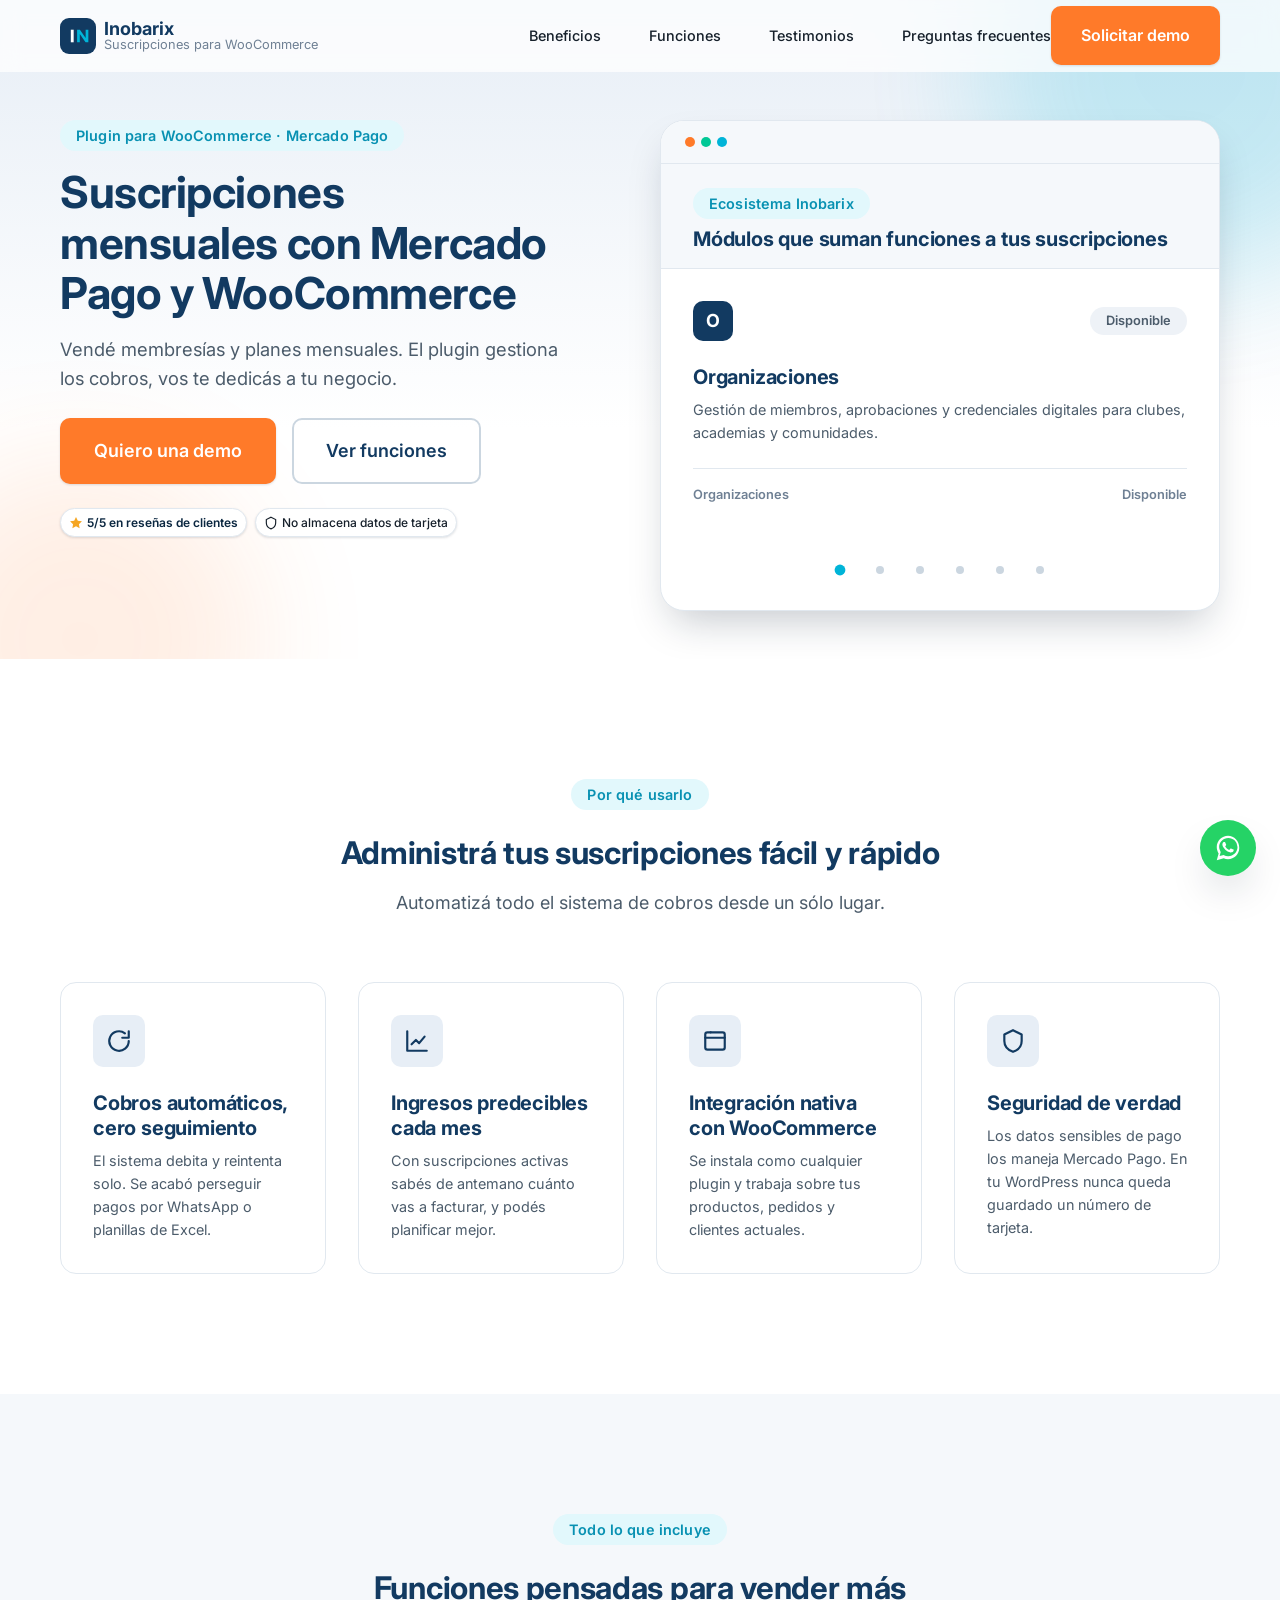
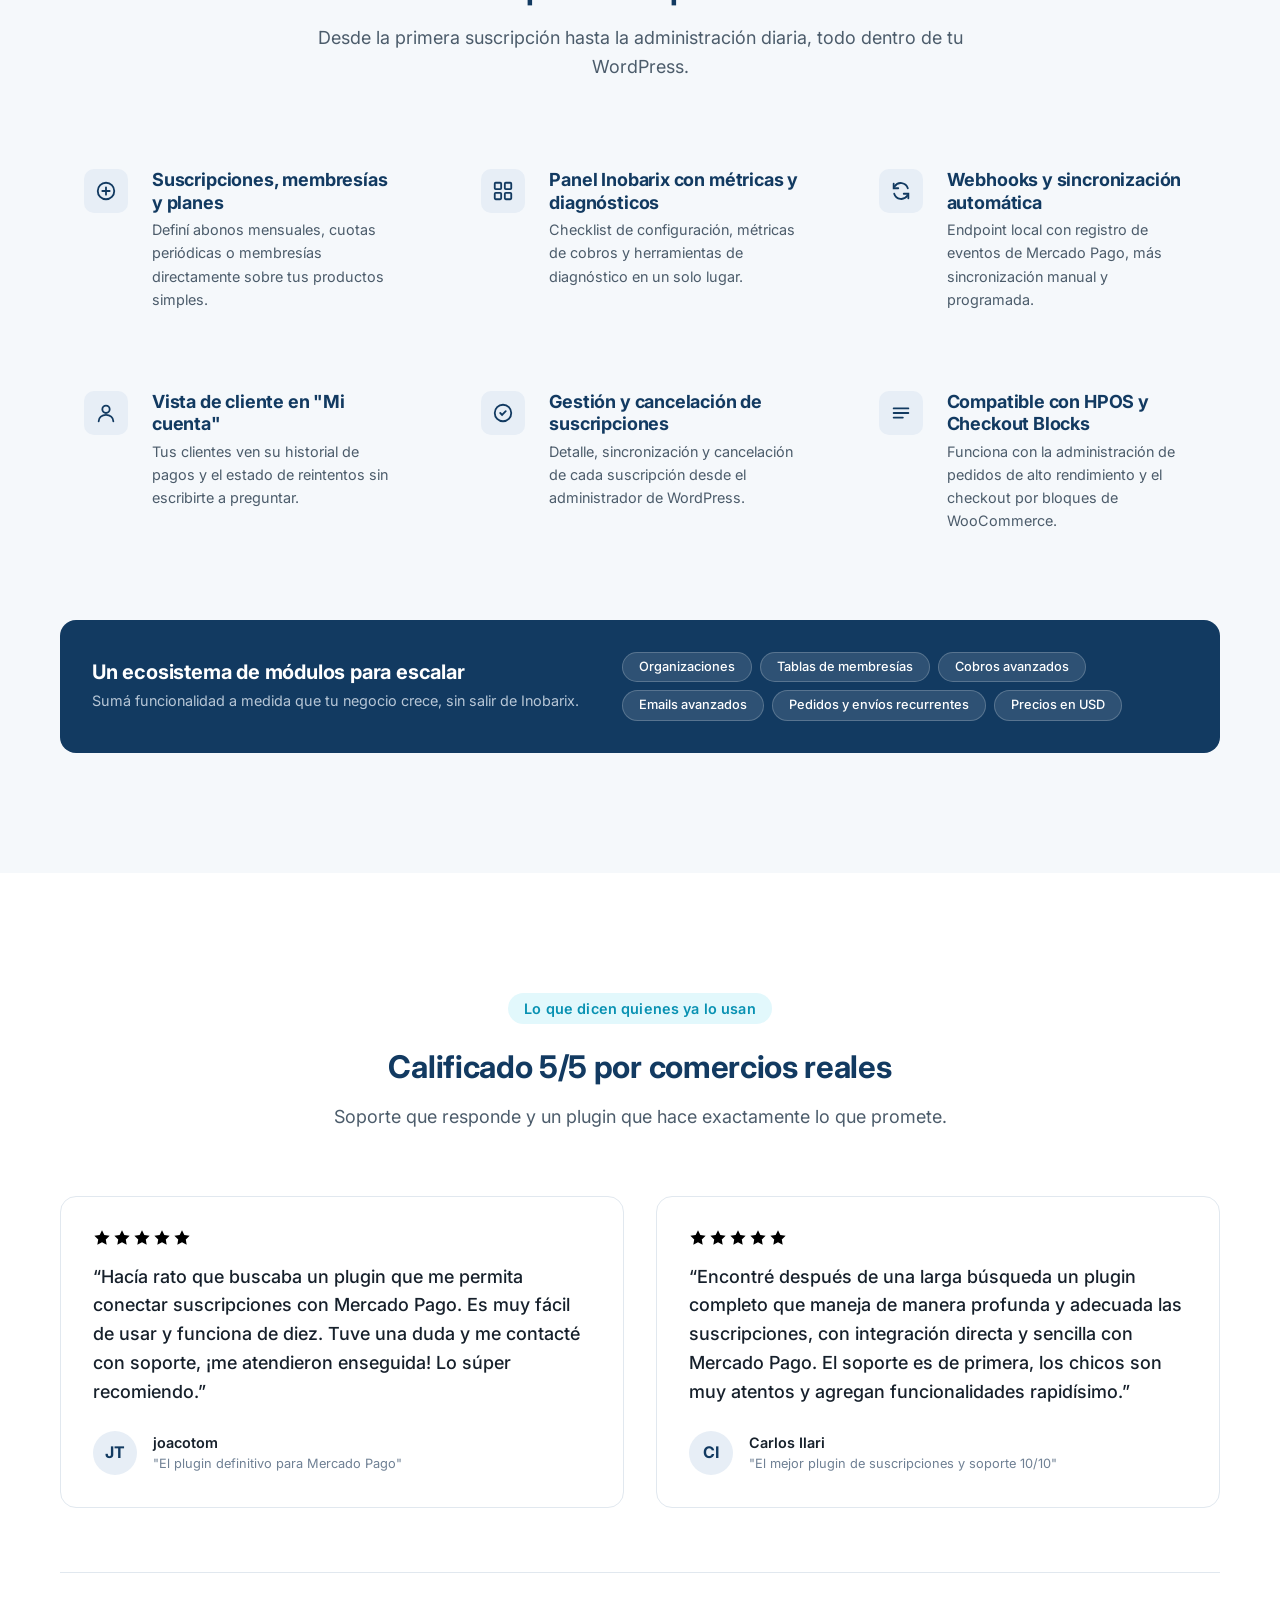
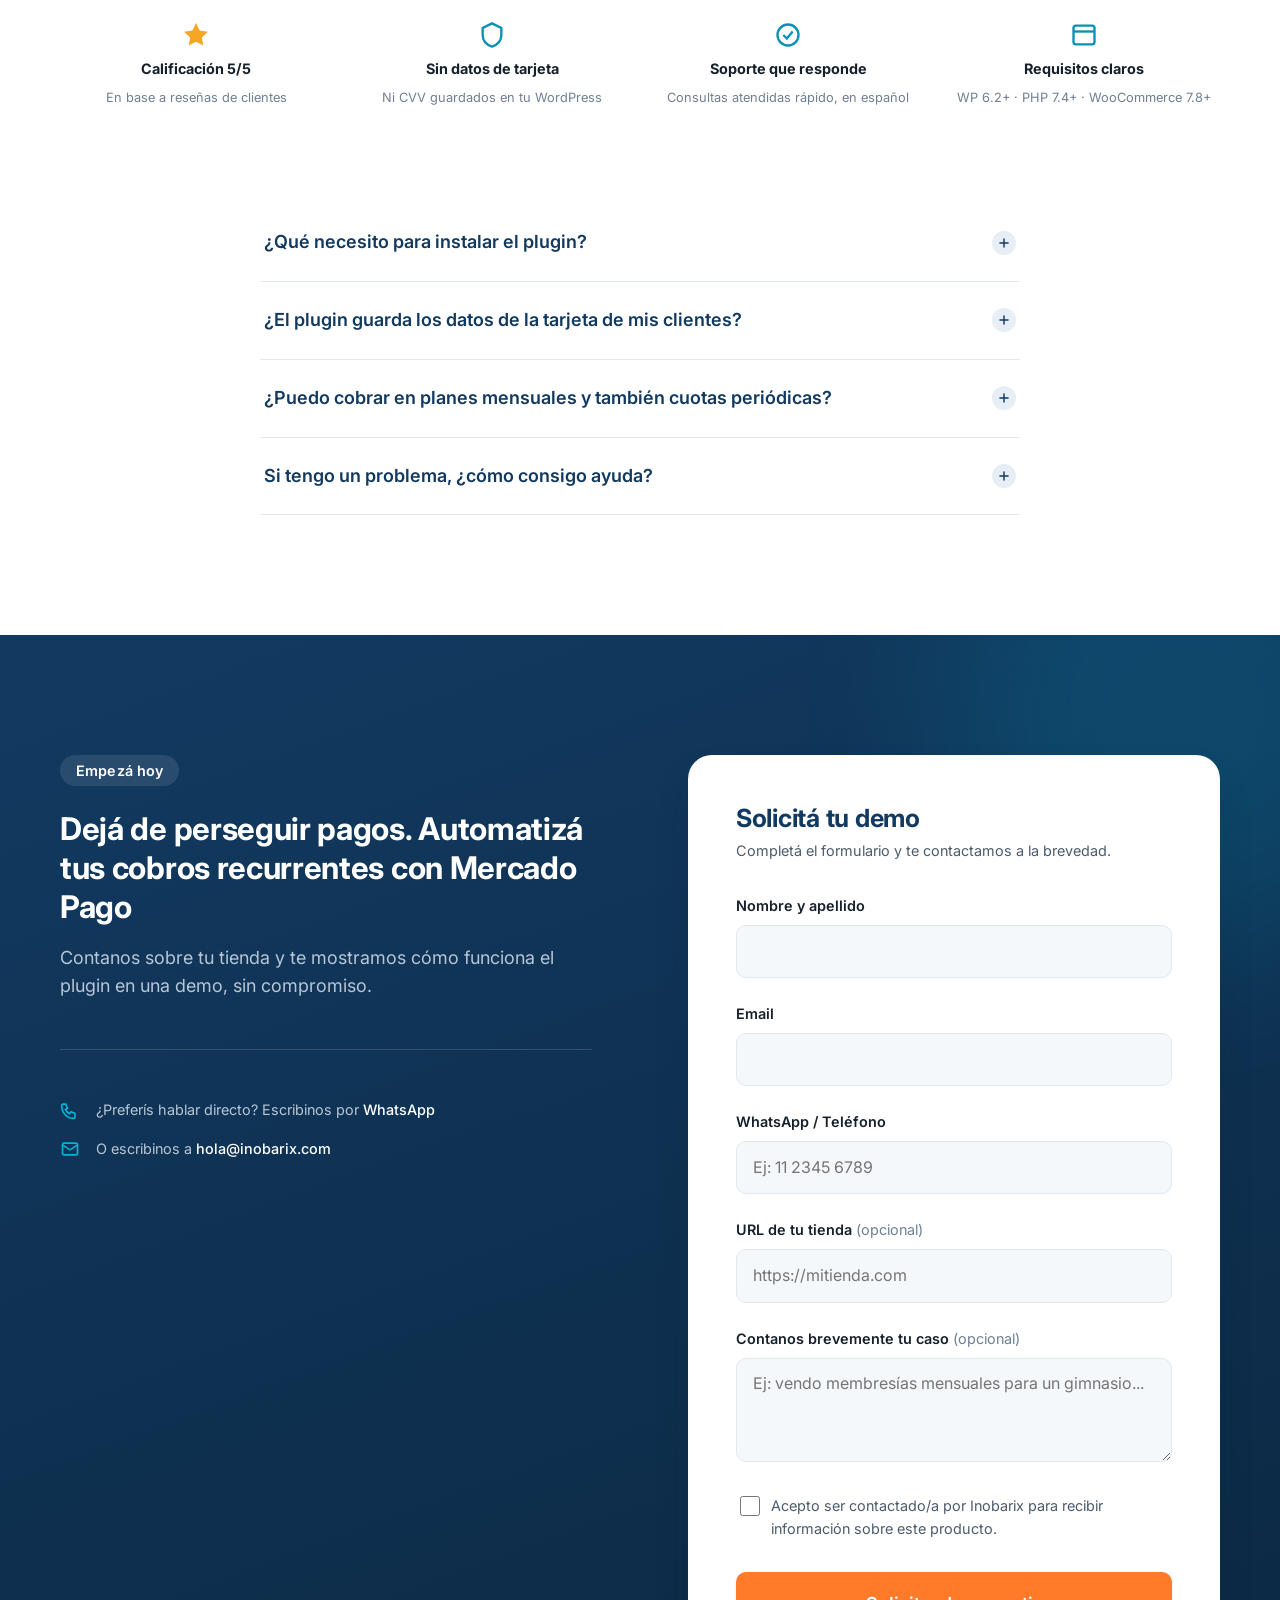
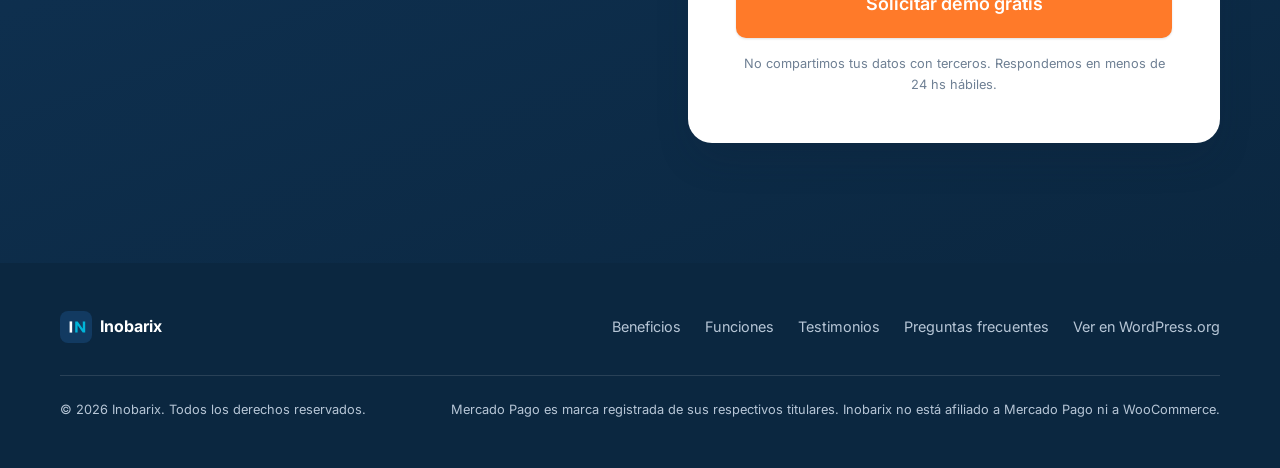
==== index.html @ cf785540 "Landing page: Suscripciones y Pagos Recurrentes con Mercado Pago para WooCommerce One-page en HTML/C" ====
<!DOCTYPE html>
<html lang="es-AR">
<head>
  <meta charset="UTF-8">
  <meta name="viewport" content="width=device-width, initial-scale=1.0">
  <title>Suscripciones y Pagos Recurrentes con Mercado Pago para WooCommerce | Inobarix</title>
  <meta name="description" content="Cobrá suscripciones, membresías y pagos recurrentes con Mercado Pago directo desde tu WooCommerce. Sin gestión manual, con webhooks, panel de métricas y soporte real. Pedí tu demo.">

  <!-- Open Graph -->
  <meta property="og:type" content="website">
  <meta property="og:title" content="Suscripciones y Pagos Recurrentes con Mercado Pago para WooCommerce | Inobarix">
  <meta property="og:description" content="Cobros automáticos, suscripciones y membresías con Mercado Pago, integrados nativamente a tu WooCommerce.">
  <!-- TODO: idealmente reemplazar por una imagen 1200x630 optimizada para redes (assets/og-image.jpg) -->
  <meta property="og:image" content="assets/dashboard-screenshot.png">
  <meta property="og:locale" content="es_AR">

  <!-- Favicon -->
  <link rel="icon" type="image/svg+xml" href="assets/favicon.svg">

  <!-- Google Fonts: Inter, con preconnect para carga óptima -->
  <link rel="preconnect" href="https://fonts.googleapis.com">
  <link rel="preconnect" href="https://fonts.gstatic.com" crossorigin>
  <link href="https://fonts.googleapis.com/css2?family=Inter:wght@400;500;600;700;800&display=swap" rel="stylesheet">

  <link rel="stylesheet" href="css/styles.css">
</head>
<body>
  <a href="#main-content" class="skip-link">Saltar al contenido principal</a>

  <!-- ============================= HEADER ============================= -->
  <header class="site-header" id="site-header">
    <div class="container">
      <a href="#top" class="brand" aria-label="Inobarix — inicio">
        <img src="assets/logo.svg" alt="" width="40" height="40">
        <span class="brand-name">
          Inobarix
          <small>Suscripciones para WooCommerce</small>
        </span>
      </a>

      <button class="nav-toggle" id="nav-toggle" aria-expanded="false" aria-controls="main-nav" aria-label="Abrir menú de navegación">
        <svg class="icon-open" viewBox="0 0 24 24" fill="none" stroke="currentColor" stroke-width="2" stroke-linecap="round"><line x1="3" y1="6" x2="21" y2="6"/><line x1="3" y1="12" x2="21" y2="12"/><line x1="3" y1="18" x2="21" y2="18"/></svg>
        <svg class="icon-close" viewBox="0 0 24 24" fill="none" stroke="currentColor" stroke-width="2" stroke-linecap="round"><line x1="18" y1="6" x2="6" y2="18"/><line x1="6" y1="6" x2="18" y2="18"/></svg>
      </button>

      <nav class="main-nav" id="main-nav" aria-label="Navegación principal">
        <ul class="nav-links">
          <li><a href="#beneficios" data-nav-link>Beneficios</a></li>
          <li><a href="#funciones" data-nav-link>Funciones</a></li>
          <li><a href="#testimonios" data-nav-link>Testimonios</a></li>
          <li><a href="#preguntas" data-nav-link>Preguntas frecuentes</a></li>
        </ul>
        <a href="#lead-form" class="btn btn-primary nav-cta" data-nav-link>Solicitar demo</a>
      </nav>
    </div>
  </header>

  <main id="main-content">
    <!-- ============================= HERO ============================= -->
    <section class="hero" id="top">
      <div class="container">
        <div class="hero-content" data-reveal>
          <span class="eyebrow">Plugin para WooCommerce · Mercado Pago</span>
          <h1>Suscripciones mensuales con Mercado Pago y WooCommerce</h1>
          <p class="lede">Vendé membresías y planes mensuales. El plugin gestiona los cobros, vos te dedicás a tu negocio.</p>

          <div class="hero-actions">
            <a href="#lead-form" class="btn btn-primary btn-lg">Quiero una demo</a>
            <a href="#funciones" class="btn btn-secondary btn-lg">Ver funciones</a>
          </div>

          <div class="hero-trust">
            <span class="badge badge--stars">
              <svg viewBox="0 0 20 20" fill="#f5a623" width="16" height="16"><path d="M10 1.5l2.6 5.3 5.9.8-4.3 4.1 1 5.8-5.2-2.7-5.2 2.7 1-5.8-4.3-4.1 5.9-.8L10 1.5z"/></svg>
              5/5 en reseñas de clientes
            </span>
            <span class="badge">
              <svg viewBox="0 0 24 24" fill="none" stroke="currentColor" stroke-width="2"><path d="M12 2l8 4v6c0 5-3.4 8.4-8 10-4.6-1.6-8-5-8-10V6l8-4z"/></svg>
              No almacena datos de tarjeta
            </span>
          </div>
        </div>

        <div class="hero-visual" data-reveal>
          <div class="module-carousel" id="module-carousel" aria-roledescription="carrusel" aria-label="Módulos del ecosistema Inobarix">
            <div class="device-frame-bar">
              <span></span><span></span><span></span>
            </div>

            <div class="module-carousel-header">
              <span class="eyebrow">Ecosistema Inobarix</span>
              <h3>Módulos que suman funciones a tus suscripciones</h3>
            </div>

            <div class="module-carousel-viewport">
              <ul class="module-carousel-track" id="module-carousel-track">
                <li class="module-slide" id="module-organizaciones" data-title="Organizaciones" aria-hidden="false">
                  <div class="module-slide-top">
                    <span class="module-icon">O</span>
                    <span class="module-pill">Disponible</span>
                  </div>
                  <h4>Organizaciones</h4>
                  <p>Gestión de miembros, aprobaciones y credenciales digitales para clubes, academias y comunidades.</p>
                  <div class="module-slide-footer">
                    <span>Organizaciones</span>
                    <span class="module-status">Disponible</span>
                  </div>
                </li>

                <li class="module-slide" id="module-tablas" data-title="Tablas de membresías" aria-hidden="true">
                  <div class="module-slide-top">
                    <span class="module-icon">T</span>
                    <span class="module-pill module-pill--active">Activo</span>
                  </div>
                  <h4>Tablas de membresías</h4>
                  <p>Página automática de planes, con tablas de precios listas para publicar en tu tienda.</p>
                  <div class="module-slide-footer">
                    <span>Membresías</span>
                    <span class="module-status module-status--active">Activo</span>
                  </div>
                </li>

                <li class="module-slide" id="module-cobros" data-title="Cobros avanzados" aria-hidden="true">
                  <div class="module-slide-top">
                    <span class="module-icon">C</span>
                    <span class="module-pill module-pill--active">Activo</span>
                  </div>
                  <h4>Cobros avanzados</h4>
                  <p>Fecha de cobro fija cada mes, con primera entrega guiada mediante un pago inicial.</p>
                  <div class="module-slide-footer">
                    <span>Suscripciones</span>
                    <span class="module-status module-status--active">Activo</span>
                  </div>
                </li>

                <li class="module-slide" id="module-emails" data-title="Emails avanzados" aria-hidden="true">
                  <div class="module-slide-top">
                    <span class="module-icon">E</span>
                    <span class="module-pill module-pill--active">Activo</span>
                  </div>
                  <h4>Emails avanzados</h4>
                  <p>Personalizá asunto, cuerpo y destinatarios de cada email automático del ecosistema.</p>
                  <div class="module-slide-footer">
                    <span>Emails</span>
                    <span class="module-status module-status--active">Activo</span>
                  </div>
                </li>

                <li class="module-slide" id="module-pedidos" data-title="Pedidos y envíos recurrentes" aria-hidden="true">
                  <div class="module-slide-top">
                    <span class="module-icon">P</span>
                    <span class="module-pill">Disponible</span>
                  </div>
                  <h4>Pedidos y envíos recurrentes</h4>
                  <p>Genera un pedido de WooCommerce para preparar y despachar cada renovación física.</p>
                  <div class="module-slide-footer">
                    <span>Pedidos</span>
                    <span class="module-status">Disponible</span>
                  </div>
                </li>

                <li class="module-slide" id="module-usd" data-title="Precios en USD" aria-hidden="true">
                  <div class="module-slide-top">
                    <span class="module-icon">P</span>
                    <span class="module-pill module-pill--active">Activo</span>
                  </div>
                  <h4>Precios en USD</h4>
                  <p>Mantené tus precios base en dólares y actualizá los importes en pesos de forma automática.</p>
                  <div class="module-slide-footer">
                    <span>Precios</span>
                    <span class="module-status module-status--active">Activo</span>
                  </div>
                </li>
              </ul>
            </div>

            <div class="module-carousel-dots" id="module-carousel-dots" role="tablist" aria-label="Elegir módulo a mostrar"></div>
            <p class="visually-hidden" id="module-carousel-live" role="status" aria-live="polite"></p>
          </div>
        </div>
      </div>
    </section>

    <!-- ============================= BENEFICIOS ============================= -->
    <section class="section" id="beneficios">
      <div class="container">
        <div class="section-header section-header--center" data-reveal>
          <span class="eyebrow">Por qué usarlo</span>
          <h2>Administrá tus suscripciones fácil y rápido</h2>
          <p>Automatizá todo el sistema de cobros desde un sólo lugar.</p>
        </div>

        <div class="grid grid--4">
          <article class="card" data-reveal>
            <div class="card-icon">
              <svg viewBox="0 0 24 24" fill="none" stroke="currentColor" stroke-width="2" stroke-linecap="round" stroke-linejoin="round"><path d="M21 12a9 9 0 11-3.5-7.1"/><path d="M21 3v6h-6"/></svg>
            </div>
            <h3>Cobros automáticos, cero seguimiento</h3>
            <p>El sistema debita y reintenta solo. Se acabó perseguir pagos por WhatsApp o planillas de Excel.</p>
          </article>

          <article class="card" data-reveal>
            <div class="card-icon">
              <svg viewBox="0 0 24 24" fill="none" stroke="currentColor" stroke-width="2" stroke-linecap="round" stroke-linejoin="round"><path d="M3 3v18h18"/><path d="M7 15l4-4 3 3 5-6"/></svg>
            </div>
            <h3>Ingresos predecibles cada mes</h3>
            <p>Con suscripciones activas sabés de antemano cuánto vas a facturar, y podés planificar mejor.</p>
          </article>

          <article class="card" data-reveal>
            <div class="card-icon">
              <svg viewBox="0 0 24 24" fill="none" stroke="currentColor" stroke-width="2" stroke-linecap="round" stroke-linejoin="round"><rect x="3" y="4" width="18" height="16" rx="2"/><path d="M3 9h18M8 4v0"/></svg>
            </div>
            <h3>Integración nativa con WooCommerce</h3>
            <p>Se instala como cualquier plugin y trabaja sobre tus productos, pedidos y clientes actuales.</p>
          </article>

          <article class="card" data-reveal>
            <div class="card-icon">
              <svg viewBox="0 0 24 24" fill="none" stroke="currentColor" stroke-width="2" stroke-linecap="round" stroke-linejoin="round"><path d="M12 2l8 4v6c0 5-3.4 8.4-8 10-4.6-1.6-8-5-8-10V6l8-4z"/></svg>
            </div>
            <h3>Seguridad de verdad</h3>
            <p>Los datos sensibles de pago los maneja Mercado Pago. En tu WordPress nunca queda guardado un número de tarjeta.</p>
          </article>
        </div>
      </div>
    </section>

    <!-- ============================= FUNCIONES ============================= -->
    <section class="section section--alt" id="funciones">
      <div class="container">
        <div class="section-header section-header--center" data-reveal>
          <span class="eyebrow">Todo lo que incluye</span>
          <h2>Funciones pensadas para vender más</h2>
          <p>Desde la primera suscripción hasta la administración diaria, todo dentro de tu WordPress.</p>
        </div>

        <div class="grid grid--3">
          <div class="feature-item" data-reveal>
            <div class="card-icon card--accent">
              <svg viewBox="0 0 24 24" fill="none" stroke="currentColor" stroke-width="2" stroke-linecap="round"><path d="M12 8v8M8 12h8"/><circle cx="12" cy="12" r="9"/></svg>
            </div>
            <div>
              <h3>Suscripciones, membresías y planes</h3>
              <p>Definí abonos mensuales, cuotas periódicas o membresías directamente sobre tus productos simples.</p>
            </div>
          </div>

          <div class="feature-item" data-reveal>
            <div class="card-icon card--accent">
              <svg viewBox="0 0 24 24" fill="none" stroke="currentColor" stroke-width="2" stroke-linecap="round"><rect x="3" y="3" width="7" height="7" rx="1"/><rect x="14" y="3" width="7" height="7" rx="1"/><rect x="3" y="14" width="7" height="7" rx="1"/><rect x="14" y="14" width="7" height="7" rx="1"/></svg>
            </div>
            <div>
              <h3>Panel Inobarix con métricas y diagnósticos</h3>
              <p>Checklist de configuración, métricas de cobros y herramientas de diagnóstico en un solo lugar.</p>
            </div>
          </div>

          <div class="feature-item" data-reveal>
            <div class="card-icon card--accent">
              <svg viewBox="0 0 24 24" fill="none" stroke="currentColor" stroke-width="2" stroke-linecap="round"><path d="M4 4v5h5M20 20v-5h-5"/><path d="M4.6 15a8 8 0 0014.4 2M19.4 9A8 8 0 005 7"/></svg>
            </div>
            <div>
              <h3>Webhooks y sincronización automática</h3>
              <p>Endpoint local con registro de eventos de Mercado Pago, más sincronización manual y programada.</p>
            </div>
          </div>

          <div class="feature-item" data-reveal>
            <div class="card-icon card--accent">
              <svg viewBox="0 0 24 24" fill="none" stroke="currentColor" stroke-width="2" stroke-linecap="round"><circle cx="12" cy="8" r="4"/><path d="M4 21c0-4 3.6-7 8-7s8 3 8 7"/></svg>
            </div>
            <div>
              <h3>Vista de cliente en "Mi cuenta"</h3>
              <p>Tus clientes ven su historial de pagos y el estado de reintentos sin escribirte a preguntar.</p>
            </div>
          </div>

          <div class="feature-item" data-reveal>
            <div class="card-icon card--accent">
              <svg viewBox="0 0 24 24" fill="none" stroke="currentColor" stroke-width="2" stroke-linecap="round"><path d="M9 12l2 2 4-4"/><circle cx="12" cy="12" r="9"/></svg>
            </div>
            <div>
              <h3>Gestión y cancelación de suscripciones</h3>
              <p>Detalle, sincronización y cancelación de cada suscripción desde el administrador de WordPress.</p>
            </div>
          </div>

          <div class="feature-item" data-reveal>
            <div class="card-icon card--accent">
              <svg viewBox="0 0 24 24" fill="none" stroke="currentColor" stroke-width="2" stroke-linecap="round"><path d="M4 7h16M4 12h16M4 17h10"/></svg>
            </div>
            <div>
              <h3>Compatible con HPOS y Checkout Blocks</h3>
              <p>Funciona con la administración de pedidos de alto rendimiento y el checkout por bloques de WooCommerce.</p>
            </div>
          </div>
        </div>

        <div class="addons-strip" data-reveal>
          <div class="addons-strip-text">
            <h3>Un ecosistema de módulos para escalar</h3>
            <p>Sumá funcionalidad a medida que tu negocio crece, sin salir de Inobarix.</p>
          </div>
          <div class="addon-tags">
            <span>Organizaciones</span>
            <span>Tablas de membresías</span>
            <span>Cobros avanzados</span>
            <span>Emails avanzados</span>
            <span>Pedidos y envíos recurrentes</span>
            <span>Precios en USD</span>
          </div>
        </div>
      </div>
    </section>

    <!-- ============================= TESTIMONIOS + CONFIANZA ============================= -->
    <section class="section" id="testimonios">
      <div class="container">
        <div class="section-header section-header--center" data-reveal>
          <span class="eyebrow">Lo que dicen quienes ya lo usan</span>
          <h2>Calificado 5/5 por comercios reales</h2>
          <p>Soporte que responde y un plugin que hace exactamente lo que promete.</p>
        </div>

        <div class="grid grid--2">
          <article class="testimonial-card" data-reveal>
            <div class="stars" aria-hidden="true">
              <svg viewBox="0 0 20 20"><path d="M10 1.5l2.6 5.3 5.9.8-4.3 4.1 1 5.8-5.2-2.7-5.2 2.7 1-5.8-4.3-4.1 5.9-.8L10 1.5z"/></svg>
              <svg viewBox="0 0 20 20"><path d="M10 1.5l2.6 5.3 5.9.8-4.3 4.1 1 5.8-5.2-2.7-5.2 2.7 1-5.8-4.3-4.1 5.9-.8L10 1.5z"/></svg>
              <svg viewBox="0 0 20 20"><path d="M10 1.5l2.6 5.3 5.9.8-4.3 4.1 1 5.8-5.2-2.7-5.2 2.7 1-5.8-4.3-4.1 5.9-.8L10 1.5z"/></svg>
              <svg viewBox="0 0 20 20"><path d="M10 1.5l2.6 5.3 5.9.8-4.3 4.1 1 5.8-5.2-2.7-5.2 2.7 1-5.8-4.3-4.1 5.9-.8L10 1.5z"/></svg>
              <svg viewBox="0 0 20 20"><path d="M10 1.5l2.6 5.3 5.9.8-4.3 4.1 1 5.8-5.2-2.7-5.2 2.7 1-5.8-4.3-4.1 5.9-.8L10 1.5z"/></svg>
              <span class="visually-hidden">Calificación: 5 de 5 estrellas</span>
            </div>
            <blockquote>&ldquo;Hacía rato que buscaba un plugin que me permita conectar suscripciones con Mercado Pago. Es muy fácil de usar y funciona de diez. Tuve una duda y me contacté con soporte, ¡me atendieron enseguida! Lo súper recomiendo.&rdquo;</blockquote>
            <footer class="testimonial-author">
              <span class="author-avatar" aria-hidden="true">JT</span>
              <div>
                <div class="author-name">joacotom</div>
                <div class="author-role">"El plugin definitivo para Mercado Pago"</div>
              </div>
            </footer>
          </article>

          <article class="testimonial-card" data-reveal>
            <div class="stars" aria-hidden="true">
              <svg viewBox="0 0 20 20"><path d="M10 1.5l2.6 5.3 5.9.8-4.3 4.1 1 5.8-5.2-2.7-5.2 2.7 1-5.8-4.3-4.1 5.9-.8L10 1.5z"/></svg>
              <svg viewBox="0 0 20 20"><path d="M10 1.5l2.6 5.3 5.9.8-4.3 4.1 1 5.8-5.2-2.7-5.2 2.7 1-5.8-4.3-4.1 5.9-.8L10 1.5z"/></svg>
              <svg viewBox="0 0 20 20"><path d="M10 1.5l2.6 5.3 5.9.8-4.3 4.1 1 5.8-5.2-2.7-5.2 2.7 1-5.8-4.3-4.1 5.9-.8L10 1.5z"/></svg>
              <svg viewBox="0 0 20 20"><path d="M10 1.5l2.6 5.3 5.9.8-4.3 4.1 1 5.8-5.2-2.7-5.2 2.7 1-5.8-4.3-4.1 5.9-.8L10 1.5z"/></svg>
              <svg viewBox="0 0 20 20"><path d="M10 1.5l2.6 5.3 5.9.8-4.3 4.1 1 5.8-5.2-2.7-5.2 2.7 1-5.8-4.3-4.1 5.9-.8L10 1.5z"/></svg>
              <span class="visually-hidden">Calificación: 5 de 5 estrellas</span>
            </div>
            <blockquote>&ldquo;Encontré después de una larga búsqueda un plugin completo que maneja de manera profunda y adecuada las suscripciones, con integración directa y sencilla con Mercado Pago. El soporte es de primera, los chicos son muy atentos y agregan funcionalidades rapidísimo.&rdquo;</blockquote>
            <footer class="testimonial-author">
              <span class="author-avatar" aria-hidden="true">CI</span>
              <div>
                <div class="author-name">Carlos Ilari</div>
                <div class="author-role">"El mejor plugin de suscripciones y soporte 10/10"</div>
              </div>
            </footer>
          </article>
        </div>

        <div class="reassurance-strip" data-reveal>
          <div class="reassurance-item">
            <svg viewBox="0 0 20 20" fill="#f5a623"><path d="M10 1.5l2.6 5.3 5.9.8-4.3 4.1 1 5.8-5.2-2.7-5.2 2.7 1-5.8-4.3-4.1 5.9-.8L10 1.5z"/></svg>
            <strong>Calificación 5/5</strong>
            <span>En base a reseñas de clientes</span>
          </div>
          <div class="reassurance-item">
            <svg viewBox="0 0 24 24" fill="none" stroke="currentColor" stroke-width="2"><path d="M12 2l8 4v6c0 5-3.4 8.4-8 10-4.6-1.6-8-5-8-10V6l8-4z"/></svg>
            <strong>Sin datos de tarjeta</strong>
            <span>Ni CVV guardados en tu WordPress</span>
          </div>
          <div class="reassurance-item">
            <svg viewBox="0 0 24 24" fill="none" stroke="currentColor" stroke-width="2"><path d="M8 12l3 3 5-6"/><circle cx="12" cy="12" r="9"/></svg>
            <strong>Soporte que responde</strong>
            <span>Consultas atendidas rápido, en español</span>
          </div>
          <div class="reassurance-item">
            <svg viewBox="0 0 24 24" fill="none" stroke="currentColor" stroke-width="2"><rect x="3" y="4" width="18" height="16" rx="2"/><path d="M3 9h18"/></svg>
            <strong>Requisitos claros</strong>
            <span>WP 6.2+ · PHP 7.4+ · WooCommerce 7.8+</span>
          </div>
        </div>

        <!-- FAQ -->
        <div class="faq" id="preguntas" data-reveal>
          <details class="faq-item">
            <summary>
              ¿Qué necesito para instalar el plugin?
              <span class="faq-icon"><svg viewBox="0 0 24 24" fill="none" stroke="currentColor" stroke-width="2.5" stroke-linecap="round"><line x1="12" y1="5" x2="12" y2="19"/><line x1="5" y1="12" x2="19" y2="12"/></svg></span>
            </summary>
            <p>Necesitás WordPress 6.2 o superior, PHP 7.4 o superior y WooCommerce 7.8 o superior. Con eso, la instalación es la misma que la de cualquier plugin de WordPress.</p>
          </details>
          <details class="faq-item">
            <summary>
              ¿El plugin guarda los datos de la tarjeta de mis clientes?
              <span class="faq-icon"><svg viewBox="0 0 24 24" fill="none" stroke="currentColor" stroke-width="2.5" stroke-linecap="round"><line x1="12" y1="5" x2="12" y2="19"/><line x1="5" y1="12" x2="19" y2="12"/></svg></span>
            </summary>
            <p>No. El número de tarjeta, el CVV y las credenciales sensibles nunca se almacenan en WordPress: toda la autorización y el manejo de datos sensibles quedan a cargo de Mercado Pago.</p>
          </details>
          <details class="faq-item">
            <summary>
              ¿Puedo cobrar en planes mensuales y también cuotas periódicas?
              <span class="faq-icon"><svg viewBox="0 0 24 24" fill="none" stroke="currentColor" stroke-width="2.5" stroke-linecap="round"><line x1="12" y1="5" x2="12" y2="19"/><line x1="5" y1="12" x2="19" y2="12"/></svg></span>
            </summary>
            <p>Sí. Podés configurar suscripciones mensuales, abonos y cuotas periódicas sobre tus productos simples de WooCommerce, con cobro automático vía Mercado Pago.</p>
          </details>
          <details class="faq-item">
            <summary>
              Si tengo un problema, ¿cómo consigo ayuda?
              <span class="faq-icon"><svg viewBox="0 0 24 24" fill="none" stroke="currentColor" stroke-width="2.5" stroke-linecap="round"><line x1="12" y1="5" x2="12" y2="19"/><line x1="5" y1="12" x2="19" y2="12"/></svg></span>
            </summary>
            <p>Podés escribirnos por WhatsApp con el botón flotante de esta página o dejarnos tus datos en el formulario de abajo. Nuestro soporte responde rápido y en español.</p>
          </details>
        </div>
      </div>
    </section>

    <!-- ============================= CTA FINAL + FORMULARIO ============================= -->
    <section class="section cta-section" id="lead-form">
      <div class="container">
        <div class="cta-grid">
          <div class="cta-intro" data-reveal>
            <span class="eyebrow" style="background: rgba(255,255,255,0.1); color: var(--color-text-inverse);">Empezá hoy</span>
            <h2>Dejá de perseguir pagos. Automatizá tus cobros recurrentes con Mercado Pago</h2>
            <p>Contanos sobre tu tienda y te mostramos cómo funciona el plugin en una demo, sin compromiso.</p>

            <div class="cta-direct-contact">
              <div class="contact-line">
                <svg viewBox="0 0 24 24" fill="none" stroke="currentColor" stroke-width="2"><path d="M3 5h4l2 5-2.5 1.5a11 11 0 005 5L13 14l5 2v4a2 2 0 01-2 2C8.5 22 2 15.5 2 7a2 2 0 012-2z"/></svg>
                <span>¿Preferís hablar directo? Escribinos por <a href="#" id="whatsapp-inline-link">WhatsApp</a></span>
              </div>
              <div class="contact-line">
                <svg viewBox="0 0 24 24" fill="none" stroke="currentColor" stroke-width="2"><rect x="3" y="5" width="18" height="14" rx="2"/><path d="M3 7l9 6 9-6"/></svg>
                <!-- TODO: reemplazar por el email de contacto real -->
                <span>O escribinos a <a href="mailto:hola@inobarix.com">hola@inobarix.com</a></span>
              </div>
            </div>
          </div>

          <div class="lead-form-card" data-reveal>
            <h3>Solicitá tu demo</h3>
            <p>Completá el formulario y te contactamos a la brevedad.</p>

            <form id="lead-form-el" novalidate>
              <div class="form-row">
                <label for="name">Nombre y apellido</label>
                <input type="text" id="name" name="name" autocomplete="name" required aria-describedby="error-name">
                <p class="field-error" id="error-name" role="alert">
                  <svg width="14" height="14" viewBox="0 0 24 24" fill="none" stroke="currentColor" stroke-width="2"><circle cx="12" cy="12" r="9"/><line x1="12" y1="8" x2="12" y2="13"/><line x1="12" y1="16" x2="12" y2="16"/></svg>
                  Contanos tu nombre para poder saludarte.
                </p>
              </div>

              <div class="form-row">
                <label for="email">Email</label>
                <input type="email" id="email" name="email" autocomplete="email" required aria-describedby="error-email">
                <p class="field-error" id="error-email" role="alert">
                  <svg width="14" height="14" viewBox="0 0 24 24" fill="none" stroke="currentColor" stroke-width="2"><circle cx="12" cy="12" r="9"/><line x1="12" y1="8" x2="12" y2="13"/><line x1="12" y1="16" x2="12" y2="16"/></svg>
                  Ingresá un email válido para contactarte.
                </p>
              </div>

              <div class="form-row">
                <label for="phone">WhatsApp / Teléfono</label>
                <input type="tel" id="phone" name="phone" autocomplete="tel" required aria-describedby="error-phone" placeholder="Ej: 11 2345 6789">
                <p class="field-error" id="error-phone" role="alert">
                  <svg width="14" height="14" viewBox="0 0 24 24" fill="none" stroke="currentColor" stroke-width="2"><circle cx="12" cy="12" r="9"/><line x1="12" y1="8" x2="12" y2="13"/><line x1="12" y1="16" x2="12" y2="16"/></svg>
                  Dejanos un teléfono de contacto válido.
                </p>
              </div>

              <div class="form-row">
                <label for="store-url">URL de tu tienda <span class="optional">(opcional)</span></label>
                <input type="url" id="store-url" name="storeUrl" autocomplete="url" placeholder="https://mitienda.com">
              </div>

              <div class="form-row">
                <label for="message">Contanos brevemente tu caso <span class="optional">(opcional)</span></label>
                <textarea id="message" name="message" rows="3" placeholder="Ej: vendo membresías mensuales para un gimnasio..."></textarea>
              </div>

              <div class="form-row-checkbox">
                <input type="checkbox" id="consent" name="consent" required aria-describedby="error-consent">
                <label for="consent">Acepto ser contactado/a por Inobarix para recibir información sobre este producto.</label>
              </div>
              <p class="field-error" id="error-consent" role="alert" style="margin-top: calc(var(--space-2) * -1); margin-bottom: var(--space-4);">
                <svg width="14" height="14" viewBox="0 0 24 24" fill="none" stroke="currentColor" stroke-width="2"><circle cx="12" cy="12" r="9"/><line x1="12" y1="8" x2="12" y2="13"/><line x1="12" y1="16" x2="12" y2="16"/></svg>
                Necesitamos tu consentimiento para poder contactarte.
              </p>

              <button type="submit" class="btn btn-primary btn-block btn-lg">Solicitar demo gratis</button>

              <div class="form-status" id="form-status" role="status" aria-live="polite"></div>

              <p class="form-note">No compartimos tus datos con terceros. Respondemos en menos de 24 hs hábiles.</p>
            </form>
          </div>
        </div>
      </div>
    </section>
  </main>

  <!-- ============================= FOOTER ============================= -->
  <footer class="site-footer">
    <div class="container">
      <div class="footer-top">
        <a href="#top" class="footer-brand" aria-label="Inobarix — inicio">
          <img src="assets/logo.svg" alt="" width="32" height="32">
          Inobarix
        </a>
        <nav aria-label="Enlaces del pie de página">
          <ul class="footer-links">
            <li><a href="#beneficios">Beneficios</a></li>
            <li><a href="#funciones">Funciones</a></li>
            <li><a href="#testimonios">Testimonios</a></li>
            <li><a href="#preguntas">Preguntas frecuentes</a></li>
            <!-- TODO: reemplazar por la URL real del plugin en WordPress.org -->
            <li><a href="https://wordpress.org/plugins/" target="_blank" rel="noopener noreferrer">Ver en WordPress.org</a></li>
          </ul>
        </nav>
      </div>
      <div class="footer-bottom">
        <span>&copy; <span id="current-year">2026</span> Inobarix. Todos los derechos reservados.</span>
        <span>Mercado Pago es marca registrada de sus respectivos titulares. Inobarix no está afiliado a Mercado Pago ni a WooCommerce.</span>
      </div>
    </div>
  </footer>

  <!-- ============================= WHATSAPP FLOTANTE ============================= -->
  <a href="#" class="whatsapp-float" id="whatsapp-float" target="_blank" rel="noopener noreferrer" aria-label="Escribinos por WhatsApp">
    <svg viewBox="0 0 32 32" fill="currentColor" aria-hidden="true"><path d="M16.01 3C9.4 3 4 8.4 4 15.01c0 2.5.73 4.83 2 6.78L4 29l7.4-1.94a11.9 11.9 0 004.6.93h.01c6.61 0 12-5.4 12-12.01C28 8.4 22.62 3 16.01 3zm0 21.8c-1.5 0-2.97-.4-4.25-1.16l-.3-.18-4.39 1.15 1.17-4.28-.2-.3a9.7 9.7 0 01-1.5-5.03c0-5.4 4.4-9.8 9.8-9.8 2.62 0 5.08 1.02 6.93 2.87a9.72 9.72 0 012.87 6.93c0 5.4-4.4 9.8-9.8 9.8zm5.4-7.35c-.3-.15-1.76-.87-2.03-.97-.27-.1-.47-.15-.67.15-.2.3-.77.97-.94 1.17-.17.2-.35.22-.65.07-.3-.15-1.24-.46-2.36-1.46-.87-.78-1.46-1.74-1.63-2.04-.17-.3-.02-.46.13-.61.13-.13.3-.35.45-.52.15-.17.2-.3.3-.5.1-.2.05-.37-.02-.52-.07-.15-.67-1.62-.92-2.22-.24-.58-.49-.5-.67-.51h-.57c-.2 0-.52.07-.79.37-.27.3-1.04 1.02-1.04 2.48 0 1.46 1.07 2.87 1.22 3.07.15.2 2.1 3.2 5.08 4.49.71.3 1.26.49 1.69.62.71.23 1.35.2 1.86.12.57-.08 1.76-.72 2-1.42.25-.7.25-1.29.17-1.42-.07-.13-.27-.2-.57-.35z"/></svg>
  </a>

  <script src="js/main.js"></script>
</body>
</html>
---- css/styles.css ----
/* ==========================================================================
   INOBARIX — Suscripciones y Pagos Recurrentes con Mercado Pago para WooCommerce
   Landing page — Sistema de diseño + estilos
   ========================================================================== */

/* --------------------------------------------------------------------------
   1. RESET BÁSICO
   -------------------------------------------------------------------------- */
*,
*::before,
*::after {
  box-sizing: border-box;
}

html {
  -webkit-text-size-adjust: 100%;
}

body,
h1, h2, h3, h4,
p, figure, blockquote, dl, dd {
  margin: 0;
}

ul[class], ol[class] {
  list-style: none;
  margin: 0;
  padding: 0;
}

img, picture, svg {
  max-width: 100%;
  display: block;
}

button, input, textarea, select {
  font: inherit;
  color: inherit;
}

a {
  color: inherit;
  text-decoration: none;
}

button {
  cursor: pointer;
  background: none;
  border: none;
}

/* --------------------------------------------------------------------------
   2. DESIGN TOKENS
   -------------------------------------------------------------------------- */
:root {
  /* --- Color: neutros --- */
  --color-white: #ffffff;
  --color-bg: #ffffff;
  --color-bg-alt: #f5f8fb;
  --color-bg-alt-2: #eef2f7;
  --color-border: #e1e8ef;
  --color-border-strong: #cbd6e0;

  --color-text: #16202b;
  --color-text-muted: #4c5c6b;
  --color-text-soft: #6f8094;
  --color-text-inverse: #ffffff;
  --color-text-inverse-muted: #b7c6d6;

  /* --- Color: marca --- */
  --color-primary: #123a61;        /* navy — headers, texto de marca, fondos oscuros */
  --color-primary-dark: #0b2740;
  --color-primary-100: #e7eef6;    /* fondo suave con tinte de marca */

  --color-accent: #00b4d8;         /* celeste — confianza / asociado a pagos digitales */
  --color-accent-dark: #0891b2;
  --color-accent-100: #e2f8fc;

  --color-cta: #ff7a29;            /* naranja — acción principal, contrasta con el azul */
  --color-cta-hover: #e8630f;
  --color-cta-text: #1a1002;

  --color-success: #00a86b;
  --color-success-bg: #e4f7ee;
  --color-error: #e5484d;
  --color-error-bg: #fdeceb;

  /* --- Tipografía --- */
  --font-base: 'Inter', -apple-system, BlinkMacSystemFont, 'Segoe UI', Roboto, Helvetica, Arial, sans-serif;

  --fs-caption: 0.8rem;      /* 12.8px */
  --fs-small: 0.9rem;        /* 14.4px */
  --fs-body: 1rem;           /* 16px */
  --fs-body-lg: 1.125rem;    /* 18px */
  --fs-h4: 1.25rem;          /* 20px */
  --fs-h3: 1.563rem;         /* 25px */
  --fs-h2: 1.953rem;         /* 31px */
  --fs-h1: 2.441rem;         /* 39px  — mobile */
  --fs-h1-lg: 3.5rem;        /* 56px  — desktop */
  --fs-hero-lead: 1.15rem;

  --lh-tight: 1.15;
  --lh-heading: 1.25;
  --lh-body: 1.6;

  --fw-regular: 400;
  --fw-medium: 500;
  --fw-semibold: 600;
  --fw-bold: 700;
  --fw-extrabold: 800;

  /* --- Espaciado (escala 4/8px) --- */
  --space-1: 0.25rem;   /* 4px */
  --space-2: 0.5rem;    /* 8px */
  --space-3: 1rem;      /* 16px */
  --space-4: 1.5rem;    /* 24px */
  --space-5: 2rem;      /* 32px */
  --space-6: 3rem;      /* 48px */
  --space-7: 4rem;      /* 64px */
  --space-8: 6rem;      /* 96px */
  --space-9: 7.5rem;    /* 120px */

  --section-padding-y: 4.5rem;   /* mobile */
  --section-padding-y-lg: 7.5rem; /* desktop */

  /* --- Grilla / contenedor --- */
  --container-max: 1200px;
  --container-gutter: 1.25rem;

  /* --- Radios --- */
  --radius-sm: 6px;
  --radius-md: 10px;
  --radius-lg: 16px;
  --radius-xl: 24px;
  --radius-full: 999px;

  /* --- Sombras --- */
  --shadow-sm: 0 1px 2px rgba(15, 30, 51, 0.06), 0 1px 3px rgba(15, 30, 51, 0.08);
  --shadow-md: 0 4px 12px rgba(15, 30, 51, 0.08), 0 2px 4px rgba(15, 30, 51, 0.06);
  --shadow-lg: 0 20px 40px -12px rgba(15, 30, 51, 0.25);

  /* --- Transiciones --- */
  --transition-fast: 150ms ease;
  --transition-base: 220ms ease;
  --transition-slow: 320ms ease;

  /* --- Header --- */
  --header-height: 72px;
}

/* --------------------------------------------------------------------------
   3. BASE
   -------------------------------------------------------------------------- */
html {
  scroll-behavior: smooth;
  scroll-padding-top: var(--header-height);
}

body {
  font-family: var(--font-base);
  font-size: var(--fs-body);
  line-height: var(--lh-body);
  color: var(--color-text);
  background: var(--color-bg);
  -webkit-font-smoothing: antialiased;
  overflow-x: hidden;
}

h1, h2, h3, h4 {
  font-weight: var(--fw-bold);
  line-height: var(--lh-heading);
  color: var(--color-primary);
  letter-spacing: -0.01em;
}

h1 { font-size: var(--fs-h1); line-height: var(--lh-tight); }
h2 { font-size: var(--fs-h2); }
h3 { font-size: var(--fs-h3); }
h4 { font-size: var(--fs-h4); }

p { color: var(--color-text-muted); }

.lede {
  font-size: var(--fs-body-lg);
  color: var(--color-text-muted);
  max-width: 62ch;
}

/* Foco visible accesible en todo elemento interactivo */
a:focus-visible,
button:focus-visible,
input:focus-visible,
textarea:focus-visible,
summary:focus-visible {
  outline: 3px solid var(--color-accent);
  outline-offset: 2px;
  border-radius: var(--radius-sm);
}

.skip-link {
  position: absolute;
  left: var(--space-3);
  top: -60px;
  background: var(--color-primary);
  color: var(--color-text-inverse);
  padding: var(--space-2) var(--space-4);
  border-radius: var(--radius-sm);
  z-index: 1000;
  transition: top var(--transition-base);
}

.skip-link:focus {
  top: var(--space-3);
}

@media (prefers-reduced-motion: reduce) {
  html { scroll-behavior: auto; }
  *, *::before, *::after {
    animation-duration: 0.001ms !important;
    animation-iteration-count: 1 !important;
    transition-duration: 0.001ms !important;
    scroll-behavior: auto !important;
  }
}

/* --------------------------------------------------------------------------
   4. LAYOUT / GRILLA
   -------------------------------------------------------------------------- */
.container {
  width: 100%;
  max-width: var(--container-max);
  margin-inline: auto;
  padding-inline: var(--container-gutter);
}

.section {
  padding-block: var(--section-padding-y);
}

.section--alt {
  background: var(--color-bg-alt);
}

.section-header {
  max-width: 680px;
  margin-bottom: var(--space-7);
}

.section-header--center {
  margin-inline: auto;
  text-align: center;
}

.eyebrow {
  display: inline-flex;
  align-items: center;
  gap: var(--space-2);
  font-size: var(--fs-small);
  font-weight: var(--fw-semibold);
  color: var(--color-accent-dark);
  background: var(--color-accent-100);
  padding: var(--space-1) var(--space-3);
  border-radius: var(--radius-full);
  margin-bottom: var(--space-4);
  letter-spacing: 0.01em;
}

.section-header h2 {
  margin-bottom: var(--space-3);
}

.section-header p {
  font-size: var(--fs-body-lg);
}

@media (min-width: 768px) {
  :root {
    --fs-h1: var(--fs-h1-lg);
  }
  .section {
    padding-block: var(--section-padding-y-lg);
  }
}

/* --------------------------------------------------------------------------
   5. COMPONENTES — BOTONES
   -------------------------------------------------------------------------- */
.btn {
  display: inline-flex;
  align-items: center;
  justify-content: center;
  gap: var(--space-2);
  font-weight: var(--fw-semibold);
  font-size: var(--fs-body);
  padding: 0.9rem 1.75rem;
  border-radius: var(--radius-md);
  border: 2px solid transparent;
  transition: transform var(--transition-fast), box-shadow var(--transition-fast),
    background-color var(--transition-fast), border-color var(--transition-fast), color var(--transition-fast);
  white-space: nowrap;
  min-height: 48px;
}

.btn:active {
  transform: translateY(1px);
}

.btn-primary {
  background: var(--color-cta);
  color: var(--color-white);
  box-shadow: var(--shadow-sm);
}

.btn-primary:hover {
  background: var(--color-cta-hover);
  box-shadow: var(--shadow-md);
}

.btn-secondary {
  background: transparent;
  color: var(--color-primary);
  border-color: var(--color-border-strong);
}

.btn-secondary:hover {
  border-color: var(--color-primary);
  background: var(--color-primary-100);
}

.btn-on-dark {
  background: transparent;
  color: var(--color-text-inverse);
  border-color: rgba(255, 255, 255, 0.35);
}

.btn-on-dark:hover {
  background: rgba(255, 255, 255, 0.1);
  border-color: rgba(255, 255, 255, 0.6);
}

.btn-block {
  width: 100%;
}

.btn-lg {
  padding: 1.05rem 2rem;
  font-size: var(--fs-body-lg);
}

/* --------------------------------------------------------------------------
   6. COMPONENTES — BADGES / PILLS
   -------------------------------------------------------------------------- */
.badge {
  display: inline-flex;
  align-items: center;
  gap: var(--space-2);
  font-size: var(--fs-small);
  font-weight: var(--fw-medium);
  color: var(--color-text);
  background: var(--color-white);
  border: 1px solid var(--color-border);
  padding: var(--space-2) var(--space-3);
  border-radius: var(--radius-full);
  box-shadow: var(--shadow-sm);
}

.badge svg {
  flex-shrink: 0;
  width: 16px;
  height: 16px;
}

.badge--stars {
  color: var(--color-primary-dark);
  font-weight: var(--fw-semibold);
}

.badge--on-dark {
  background: rgba(255, 255, 255, 0.08);
  border-color: rgba(255, 255, 255, 0.18);
  color: var(--color-text-inverse);
}

/* --------------------------------------------------------------------------
   7. HEADER / NAV
   -------------------------------------------------------------------------- */
.site-header {
  position: fixed;
  inset-inline: 0;
  top: 0;
  z-index: 900;
  height: var(--header-height);
  display: flex;
  align-items: center;
  background: rgba(255, 255, 255, 0.75);
  backdrop-filter: blur(10px);
  -webkit-backdrop-filter: blur(10px);
  border-bottom: 1px solid transparent;
  transition: border-color var(--transition-base), box-shadow var(--transition-base), background-color var(--transition-base);
}

.site-header.is-scrolled {
  border-bottom-color: var(--color-border);
  box-shadow: var(--shadow-sm);
  background: rgba(255, 255, 255, 0.92);
}

.site-header .container {
  display: flex;
  align-items: center;
  justify-content: space-between;
  gap: var(--space-4);
}

.brand {
  display: flex;
  align-items: center;
  gap: var(--space-2);
  font-weight: var(--fw-bold);
  font-size: var(--fs-body-lg);
  color: var(--color-primary);
}

.brand img {
  width: 36px;
  height: 36px;
}

.brand-name {
  display: flex;
  flex-direction: column;
  line-height: 1.1;
}

.brand-name small {
  font-weight: var(--fw-regular);
  font-size: var(--fs-caption);
  color: var(--color-text-soft);
}

.nav-toggle {
  display: inline-flex;
  align-items: center;
  justify-content: center;
  width: 44px;
  height: 44px;
  border-radius: var(--radius-md);
  z-index: 950;
}

.nav-toggle:hover {
  background: var(--color-bg-alt-2);
}

.nav-toggle svg {
  width: 24px;
  height: 24px;
}

.icon-close { display: none; }

.nav-toggle[aria-expanded="true"] .icon-open { display: none; }
.nav-toggle[aria-expanded="true"] .icon-close { display: block; }

.main-nav {
  position: fixed;
  inset: var(--header-height) 0 0 0;
  background: var(--color-white);
  display: flex;
  flex-direction: column;
  justify-content: flex-start;
  align-items: stretch;
  padding: var(--space-6) var(--space-4);
  transform: translateX(100%);
  transition: transform var(--transition-slow);
  overflow-y: auto;
}

.main-nav.is-open {
  transform: translateX(0);
}

.nav-links {
  display: flex;
  flex-direction: column;
  gap: var(--space-2);
  margin-bottom: var(--space-6);
}

.nav-links a {
  font-weight: var(--fw-medium);
  font-size: var(--fs-h4);
  padding: var(--space-3) 0;
  border-bottom: 1px solid var(--color-border);
  color: var(--color-text);
  transition: color var(--transition-fast);
}

.nav-links a:hover {
  color: var(--color-accent-dark);
}

.nav-cta {
  width: 100%;
}

@media (min-width: 1024px) {
  .nav-toggle { display: none; }

  .main-nav {
    position: static;
    transform: none;
    flex-direction: row;
    align-items: center;
    padding: 0;
    background: transparent;
    overflow: visible;
  }

  .nav-links {
    flex-direction: row;
    align-items: center;
    gap: var(--space-6);
    margin-bottom: 0;
    margin-right: var(--space-6);
  }

  .nav-links a {
    font-size: var(--fs-small);
    padding: var(--space-2) 0;
    border-bottom: none;
    position: relative;
  }

  .nav-links a::after {
    content: '';
    position: absolute;
    left: 0;
    bottom: -2px;
    width: 0;
    height: 2px;
    background: var(--color-accent);
    transition: width var(--transition-base);
  }

  .nav-links a:hover::after {
    width: 100%;
  }

  .nav-cta {
    width: auto;
  }
}

/* --------------------------------------------------------------------------
   8. HERO
   -------------------------------------------------------------------------- */
.hero {
  position: relative;
  padding-top: calc(var(--header-height) + var(--space-6));
  padding-bottom: var(--space-6);
  background: linear-gradient(180deg, var(--color-primary-100) 0%, var(--color-bg) 65%);
  overflow: hidden;
}

.hero::before,
.hero::after {
  content: '';
  position: absolute;
  border-radius: 50%;
  filter: blur(60px);
  opacity: 0.5;
  z-index: 0;
}

.hero::before {
  width: 420px;
  height: 420px;
  background: var(--color-accent);
  opacity: 0.18;
  top: -140px;
  right: -120px;
}

.hero::after {
  width: 360px;
  height: 360px;
  background: var(--color-cta);
  opacity: 0.12;
  bottom: -160px;
  left: -100px;
}

.hero .container {
  position: relative;
  z-index: 1;
  display: grid;
  gap: var(--space-8);
}

.hero-content {
  text-align: center;
  max-width: 760px;
  margin-inline: auto;
}

.hero-content h1 {
  margin-bottom: var(--space-4);
}

.hero-content .lede {
  margin-inline: auto;
  font-size: var(--fs-hero-lead);
  margin-bottom: var(--space-6);
}

.hero-actions {
  display: flex;
  flex-wrap: wrap;
  gap: var(--space-3);
  justify-content: center;
  margin-bottom: var(--space-6);
}

.hero-trust {
  display: flex;
  flex-wrap: nowrap;
  gap: var(--space-2);
  justify-content: center;
}

.hero-trust .badge {
  font-size: 0.75rem;
  padding: var(--space-1) var(--space-2);
  gap: var(--space-1);
  white-space: nowrap;
}

.hero-trust .badge svg {
  width: 14px;
  height: 14px;
}

.hero-visual {
  position: relative;
  max-width: 560px;
  margin-inline: auto;
  width: 100%;
}

.device-frame-bar {
  display: flex;
  align-items: center;
  gap: 6px;
  padding: var(--space-3) var(--space-4);
  background: var(--color-bg-alt);
  border-bottom: 1px solid var(--color-border);
}

.device-frame-bar span {
  width: 10px;
  height: 10px;
  border-radius: 50%;
  background: var(--color-border-strong);
}

.device-frame-bar span:nth-child(1) { background: #ff7a29; }
.device-frame-bar span:nth-child(2) { background: #00c896; }
.device-frame-bar span:nth-child(3) { background: #00b4d8; }

/* --- Carrusel de módulos (reemplaza la captura fija del hero) --- */
.module-carousel {
  border-radius: var(--radius-xl);
  box-shadow: var(--shadow-lg);
  overflow: hidden;
  background: var(--color-white);
  border: 1px solid var(--color-border);
}

.module-carousel-header {
  padding: var(--space-4) var(--space-5) var(--space-3);
  background: var(--color-bg-alt);
  border-bottom: 1px solid var(--color-border);
}

.module-carousel-header .eyebrow {
  margin-bottom: var(--space-2);
}

.module-carousel-header h3 {
  font-size: var(--fs-h4);
  margin: 0;
}

.module-carousel-viewport {
  overflow: hidden;
}

.module-carousel-track {
  display: flex;
  transition: transform 500ms ease;
}

@media (prefers-reduced-motion: reduce) {
  .module-carousel-track {
    transition: none;
  }
}

.module-slide {
  flex: 0 0 100%;
  min-width: 100%;
  padding: var(--space-5);
  min-height: 220px;
  display: flex;
  flex-direction: column;
}

.module-slide-top {
  display: flex;
  align-items: center;
  justify-content: space-between;
  margin-bottom: var(--space-4);
}

.module-icon {
  display: inline-flex;
  align-items: center;
  justify-content: center;
  width: 40px;
  height: 40px;
  border-radius: var(--radius-md);
  background: var(--color-primary);
  color: var(--color-text-inverse);
  font-weight: var(--fw-bold);
  font-size: var(--fs-body-lg);
}

.module-pill {
  font-size: var(--fs-caption);
  font-weight: var(--fw-semibold);
  padding: var(--space-1) var(--space-3);
  border-radius: var(--radius-full);
  background: var(--color-bg-alt-2);
  color: var(--color-text-muted);
}

.module-pill--active {
  background: var(--color-success-bg);
  color: var(--color-success);
}

.module-slide h4 {
  font-size: var(--fs-h4);
  margin-bottom: var(--space-2);
}

.module-slide p {
  font-size: var(--fs-small);
  margin-bottom: var(--space-4);
}

.module-slide-footer {
  margin-top: auto;
  padding-top: var(--space-3);
  border-top: 1px solid var(--color-border);
  display: flex;
  align-items: center;
  justify-content: space-between;
  font-size: var(--fs-caption);
  font-weight: var(--fw-semibold);
  color: var(--color-text-soft);
}

.module-status--active {
  color: var(--color-success);
}

.module-carousel-dots {
  display: flex;
  justify-content: center;
  gap: var(--space-2);
  padding: var(--space-3) var(--space-4) var(--space-4);
}

.carousel-dot {
  width: 32px;
  height: 32px;
  display: inline-flex;
  align-items: center;
  justify-content: center;
  border-radius: 50%;
  transition: background-color var(--transition-fast);
}

.carousel-dot:hover {
  background: var(--color-bg-alt-2);
}

.carousel-dot::before {
  content: '';
  width: 8px;
  height: 8px;
  border-radius: 50%;
  background: var(--color-border-strong);
  transition: background-color var(--transition-fast), transform var(--transition-fast);
}

.carousel-dot[aria-selected="true"]::before {
  background: var(--color-accent);
  transform: scale(1.35);
}

@media (min-width: 1024px) {
  .hero .container {
    grid-template-columns: 1.05fr 0.95fr;
    align-items: start;
    text-align: left;
  }

  .hero-content {
    text-align: left;
    margin-inline: 0;
  }

  .hero-content .lede {
    margin-inline: 0;
  }

  .hero-actions,
  .hero-trust {
    justify-content: flex-start;
  }

  .hero-visual {
    margin-inline: 0;
  }

  /* Columna izquierda más compacta: a 2 columnas el h1 tiene menos ancho
     disponible, envuelve en más líneas y puede cortarse en pantallas bajas. */
  :root {
    --fs-h1: 2.75rem;
  }

  .hero-content .eyebrow {
    margin-bottom: var(--space-3);
  }

  .hero-content h1 {
    margin-bottom: var(--space-3);
  }

  .hero-content .lede {
    margin-bottom: var(--space-4);
  }

  .hero-actions {
    margin-bottom: var(--space-4);
  }
}

/* --------------------------------------------------------------------------
   9. CARDS — BENEFICIOS / FEATURES
   -------------------------------------------------------------------------- */
.grid {
  display: grid;
  gap: var(--space-5);
}

.grid--2 { grid-template-columns: repeat(1, 1fr); }
.grid--3 { grid-template-columns: repeat(1, 1fr); }
.grid--4 { grid-template-columns: repeat(1, 1fr); }

@media (min-width: 480px) {
  .grid--2 { grid-template-columns: repeat(2, 1fr); }
  .grid--4 { grid-template-columns: repeat(2, 1fr); }
}

@media (min-width: 768px) {
  .grid--3 { grid-template-columns: repeat(2, 1fr); }
}

@media (min-width: 1024px) {
  .grid--3 { grid-template-columns: repeat(3, 1fr); }
  .grid--4 { grid-template-columns: repeat(4, 1fr); }
}

.card {
  background: var(--color-white);
  border: 1px solid var(--color-border);
  border-radius: var(--radius-lg);
  padding: var(--space-5);
  transition: transform var(--transition-base), box-shadow var(--transition-base), border-color var(--transition-base);
}

.card:hover {
  transform: translateY(-4px);
  box-shadow: var(--shadow-md);
  border-color: var(--color-border-strong);
}

.card-icon {
  display: inline-flex;
  align-items: center;
  justify-content: center;
  width: 52px;
  height: 52px;
  border-radius: var(--radius-md);
  background: var(--color-primary-100);
  color: var(--color-primary);
  margin-bottom: var(--space-4);
}

.card-icon svg {
  width: 26px;
  height: 26px;
}

.card--accent .card-icon {
  background: var(--color-accent-100);
  color: var(--color-accent-dark);
}

.card h3 {
  font-size: var(--fs-h4);
  margin-bottom: var(--space-2);
}

.card p {
  font-size: var(--fs-small);
}

/* Features — variante compacta con icono en línea */
.feature-item {
  display: flex;
  gap: var(--space-4);
  padding: var(--space-4);
  border-radius: var(--radius-lg);
  transition: background-color var(--transition-base);
}

.feature-item:hover {
  background: var(--color-bg-alt);
}

.feature-item .card-icon {
  flex-shrink: 0;
  margin-bottom: 0;
  width: 44px;
  height: 44px;
}

.feature-item .card-icon svg {
  width: 22px;
  height: 22px;
}

.feature-item h3 {
  font-size: var(--fs-body-lg);
  margin-bottom: var(--space-1);
}

.feature-item p {
  font-size: var(--fs-small);
}

/* Módulos / add-ons strip */
.addons-strip {
  margin-top: var(--space-7);
  padding: var(--space-5);
  border-radius: var(--radius-lg);
  background: var(--color-primary);
  color: var(--color-text-inverse);
  display: flex;
  flex-wrap: wrap;
  align-items: center;
  gap: var(--space-4);
}

.addons-strip h3 {
  color: var(--color-text-inverse);
  font-size: var(--fs-h4);
  margin-bottom: var(--space-1);
}

.addons-strip p {
  color: var(--color-text-inverse-muted);
  font-size: var(--fs-small);
  margin: 0;
}

.addons-strip-text {
  flex: 1 1 260px;
}

.addon-tags {
  display: flex;
  flex-wrap: wrap;
  gap: var(--space-2);
  flex: 1 1 320px;
}

.addon-tags span {
  font-size: var(--fs-caption);
  font-weight: var(--fw-medium);
  background: rgba(255, 255, 255, 0.12);
  border: 1px solid rgba(255, 255, 255, 0.2);
  padding: var(--space-1) var(--space-3);
  border-radius: var(--radius-full);
}

/* --------------------------------------------------------------------------
   10. TESTIMONIOS
   -------------------------------------------------------------------------- */
.testimonial-card {
  background: var(--color-white);
  border: 1px solid var(--color-border);
  border-radius: var(--radius-lg);
  padding: var(--space-5);
  display: flex;
  flex-direction: column;
  gap: var(--space-3);
}

.stars {
  display: flex;
  gap: 2px;
  color: #f5a623;
}

.stars svg {
  width: 18px;
  height: 18px;
}

.testimonial-card blockquote {
  font-size: var(--fs-body-lg);
  color: var(--color-text);
  font-weight: var(--fw-medium);
  line-height: var(--lh-body);
}

.testimonial-author {
  display: flex;
  align-items: center;
  gap: var(--space-3);
  margin-top: auto;
  padding-top: var(--space-2);
}

.author-avatar {
  width: 44px;
  height: 44px;
  border-radius: 50%;
  background: var(--color-primary-100);
  color: var(--color-primary);
  display: flex;
  align-items: center;
  justify-content: center;
  font-weight: var(--fw-bold);
  flex-shrink: 0;
}

.author-name {
  font-weight: var(--fw-semibold);
  color: var(--color-text);
  font-size: var(--fs-small);
}

.author-role {
  font-size: var(--fs-caption);
  color: var(--color-text-soft);
}

/* Franja de reaseguramiento */
.reassurance-strip {
  margin-top: var(--space-7);
  border-top: 1px solid var(--color-border);
  padding-top: var(--space-6);
  display: grid;
  gap: var(--space-4);
  grid-template-columns: repeat(1, 1fr);
  text-align: center;
}

.reassurance-item {
  display: flex;
  flex-direction: column;
  align-items: center;
  gap: var(--space-2);
}

.reassurance-item svg {
  width: 28px;
  height: 28px;
  color: var(--color-accent-dark);
}

.reassurance-item strong {
  font-size: var(--fs-small);
  color: var(--color-text);
}

.reassurance-item span {
  font-size: var(--fs-caption);
  color: var(--color-text-soft);
}

@media (min-width: 768px) {
  .reassurance-strip {
    grid-template-columns: repeat(4, 1fr);
  }
}

/* --------------------------------------------------------------------------
   11. FAQ (accordion accesible con <details>)
   -------------------------------------------------------------------------- */
.faq {
  margin-top: var(--space-8);
  max-width: 760px;
  margin-inline: auto;
}

.faq-item {
  border-bottom: 1px solid var(--color-border);
}

.faq-item summary {
  list-style: none;
  display: flex;
  align-items: center;
  justify-content: space-between;
  gap: var(--space-3);
  padding: var(--space-4) var(--space-1);
  font-weight: var(--fw-semibold);
  color: var(--color-primary);
  font-size: var(--fs-body-lg);
}

.faq-item summary::-webkit-details-marker {
  display: none;
}

.faq-item summary .faq-icon {
  flex-shrink: 0;
  width: 24px;
  height: 24px;
  border-radius: 50%;
  background: var(--color-primary-100);
  display: flex;
  align-items: center;
  justify-content: center;
  transition: transform var(--transition-base);
}

.faq-item summary .faq-icon svg {
  width: 14px;
  height: 14px;
  color: var(--color-primary);
}

.faq-item[open] summary .faq-icon {
  transform: rotate(45deg);
}

.faq-item p {
  padding: 0 var(--space-1) var(--space-4);
  font-size: var(--fs-body);
}

/* --------------------------------------------------------------------------
   12. CTA FINAL + FORMULARIO
   -------------------------------------------------------------------------- */
.cta-section {
  background: linear-gradient(160deg, var(--color-primary) 0%, var(--color-primary-dark) 100%);
  color: var(--color-text-inverse);
  position: relative;
  overflow: hidden;
}

.cta-section::before {
  content: '';
  position: absolute;
  width: 480px;
  height: 480px;
  border-radius: 50%;
  background: var(--color-accent);
  opacity: 0.15;
  filter: blur(80px);
  top: -160px;
  right: -140px;
}

.cta-section .container {
  position: relative;
  z-index: 1;
}

.cta-grid {
  display: grid;
  gap: var(--space-8);
}

.cta-intro h2 {
  color: var(--color-text-inverse);
  margin-bottom: var(--space-3);
}

.cta-intro p {
  color: var(--color-text-inverse-muted);
  font-size: var(--fs-body-lg);
  margin-bottom: var(--space-6);
}

.cta-direct-contact {
  margin-top: var(--space-6);
  padding-top: var(--space-6);
  border-top: 1px solid rgba(255, 255, 255, 0.15);
  display: flex;
  flex-direction: column;
  gap: var(--space-3);
}

.contact-line {
  display: flex;
  align-items: center;
  gap: var(--space-3);
  font-size: var(--fs-small);
  color: var(--color-text-inverse-muted);
}

.contact-line svg {
  width: 20px;
  height: 20px;
  color: var(--color-accent);
  flex-shrink: 0;
}

.contact-line a {
  color: var(--color-text-inverse);
  font-weight: var(--fw-medium);
  transition: color var(--transition-fast);
}

.contact-line a:hover {
  color: var(--color-accent);
}

/* Form card */
.lead-form-card {
  background: var(--color-white);
  border-radius: var(--radius-xl);
  padding: var(--space-6);
  box-shadow: var(--shadow-lg);
  color: var(--color-text);
}

.lead-form-card h3 {
  margin-bottom: var(--space-1);
}

.lead-form-card > p {
  font-size: var(--fs-small);
  margin-bottom: var(--space-5);
}

.form-row {
  margin-bottom: var(--space-4);
}

.form-row label {
  display: block;
  font-size: var(--fs-small);
  font-weight: var(--fw-semibold);
  color: var(--color-text);
  margin-bottom: var(--space-2);
}

.form-row .optional {
  font-weight: var(--fw-regular);
  color: var(--color-text-soft);
}

.form-row input,
.form-row textarea {
  width: 100%;
  padding: 0.8rem 1rem;
  border: 1.5px solid var(--color-border);
  border-radius: var(--radius-md);
  background: var(--color-bg-alt);
  font-size: var(--fs-body);
  transition: border-color var(--transition-fast), background-color var(--transition-fast);
}

.form-row input:hover,
.form-row textarea:hover {
  border-color: var(--color-border-strong);
}

.form-row input:focus,
.form-row textarea:focus {
  outline: none;
  border-color: var(--color-accent);
  background: var(--color-white);
}

.form-row input[aria-invalid="true"],
.form-row textarea[aria-invalid="true"] {
  border-color: var(--color-error);
  background: var(--color-error-bg);
}

.form-row textarea {
  resize: vertical;
  min-height: 96px;
}

.field-error {
  display: none;
  align-items: center;
  gap: var(--space-1);
  color: var(--color-error);
  font-size: var(--fs-caption);
  margin-top: var(--space-2);
}

.field-error.is-visible {
  display: flex;
}

.form-row-checkbox {
  display: flex;
  align-items: flex-start;
  gap: var(--space-2);
  margin-bottom: var(--space-5);
}

.form-row-checkbox input {
  width: 20px;
  height: 20px;
  min-width: 20px;
  margin-top: 2px;
  accent-color: var(--color-accent);
}

.form-row-checkbox label {
  font-size: var(--fs-small);
  color: var(--color-text-muted);
}

.form-note {
  font-size: var(--fs-caption);
  color: var(--color-text-soft);
  margin-top: var(--space-3);
  text-align: center;
}

.form-status {
  margin-top: var(--space-4);
  padding: var(--space-3) var(--space-4);
  border-radius: var(--radius-md);
  font-size: var(--fs-small);
  font-weight: var(--fw-medium);
  display: none;
  align-items: flex-start;
  gap: var(--space-2);
}

.form-status.is-visible {
  display: flex;
}

.form-status.success {
  background: var(--color-success-bg);
  color: var(--color-success);
}

.form-status.error {
  background: var(--color-error-bg);
  color: var(--color-error);
}

.form-status svg {
  width: 20px;
  height: 20px;
  flex-shrink: 0;
}

@media (min-width: 1024px) {
  .cta-grid {
    grid-template-columns: 1fr 1fr;
    align-items: start;
  }
}

/* --------------------------------------------------------------------------
   13. FOOTER
   -------------------------------------------------------------------------- */
.site-footer {
  background: var(--color-primary-dark);
  color: var(--color-text-inverse-muted);
  padding-block: var(--space-6);
}

.footer-top {
  display: flex;
  flex-direction: column;
  gap: var(--space-5);
  padding-bottom: var(--space-5);
  border-bottom: 1px solid rgba(255, 255, 255, 0.12);
  margin-bottom: var(--space-4);
}

.footer-brand {
  display: flex;
  align-items: center;
  gap: var(--space-2);
  font-weight: var(--fw-bold);
  color: var(--color-text-inverse);
}

.footer-brand img {
  width: 32px;
  height: 32px;
}

.footer-links {
  display: flex;
  flex-wrap: wrap;
  gap: var(--space-4);
  font-size: var(--fs-small);
}

.footer-links a {
  transition: color var(--transition-fast);
}

.footer-links a:hover {
  color: var(--color-white);
}

.footer-bottom {
  display: flex;
  flex-direction: column;
  gap: var(--space-2);
  font-size: var(--fs-caption);
}

@media (min-width: 768px) {
  .footer-top {
    flex-direction: row;
    align-items: center;
    justify-content: space-between;
  }

  .footer-bottom {
    flex-direction: row;
    justify-content: space-between;
  }
}

/* --------------------------------------------------------------------------
   14. WHATSAPP FLOTANTE
   -------------------------------------------------------------------------- */
.whatsapp-float {
  position: fixed;
  right: var(--space-4);
  bottom: var(--space-4);
  width: 56px;
  height: 56px;
  min-width: 44px;
  min-height: 44px;
  border-radius: 50%;
  background: #25d366;
  color: #ffffff;
  display: flex;
  align-items: center;
  justify-content: center;
  box-shadow: var(--shadow-lg);
  z-index: 800;
  transition: transform var(--transition-base), box-shadow var(--transition-base);
}

.whatsapp-float:hover {
  transform: scale(1.08);
  box-shadow: 0 24px 44px -14px rgba(15, 30, 51, 0.4);
}

.whatsapp-float svg {
  width: 30px;
  height: 30px;
}

/* Evita tapar el botón de envío del formulario en mobile */
@media (max-width: 767px) {
  .whatsapp-float {
    right: var(--space-3);
    bottom: var(--space-3);
    width: 52px;
    height: 52px;
  }

  #lead-form {
    scroll-margin-bottom: 80px;
  }
}

/* --------------------------------------------------------------------------
   15. UTILIDADES / REVEAL
   -------------------------------------------------------------------------- */
.visually-hidden {
  position: absolute;
  width: 1px;
  height: 1px;
  padding: 0;
  margin: -1px;
  overflow: hidden;
  clip: rect(0, 0, 0, 0);
  white-space: nowrap;
  border: 0;
}

[data-reveal] {
  opacity: 0;
  transform: translateY(24px);
  transition: opacity 600ms ease, transform 600ms ease;
}

[data-reveal].is-visible {
  opacity: 1;
  transform: translateY(0);
}

@media (prefers-reduced-motion: reduce) {
  [data-reveal] {
    opacity: 1;
    transform: none;
    transition: none;
  }
}

.text-center { text-align: center; }
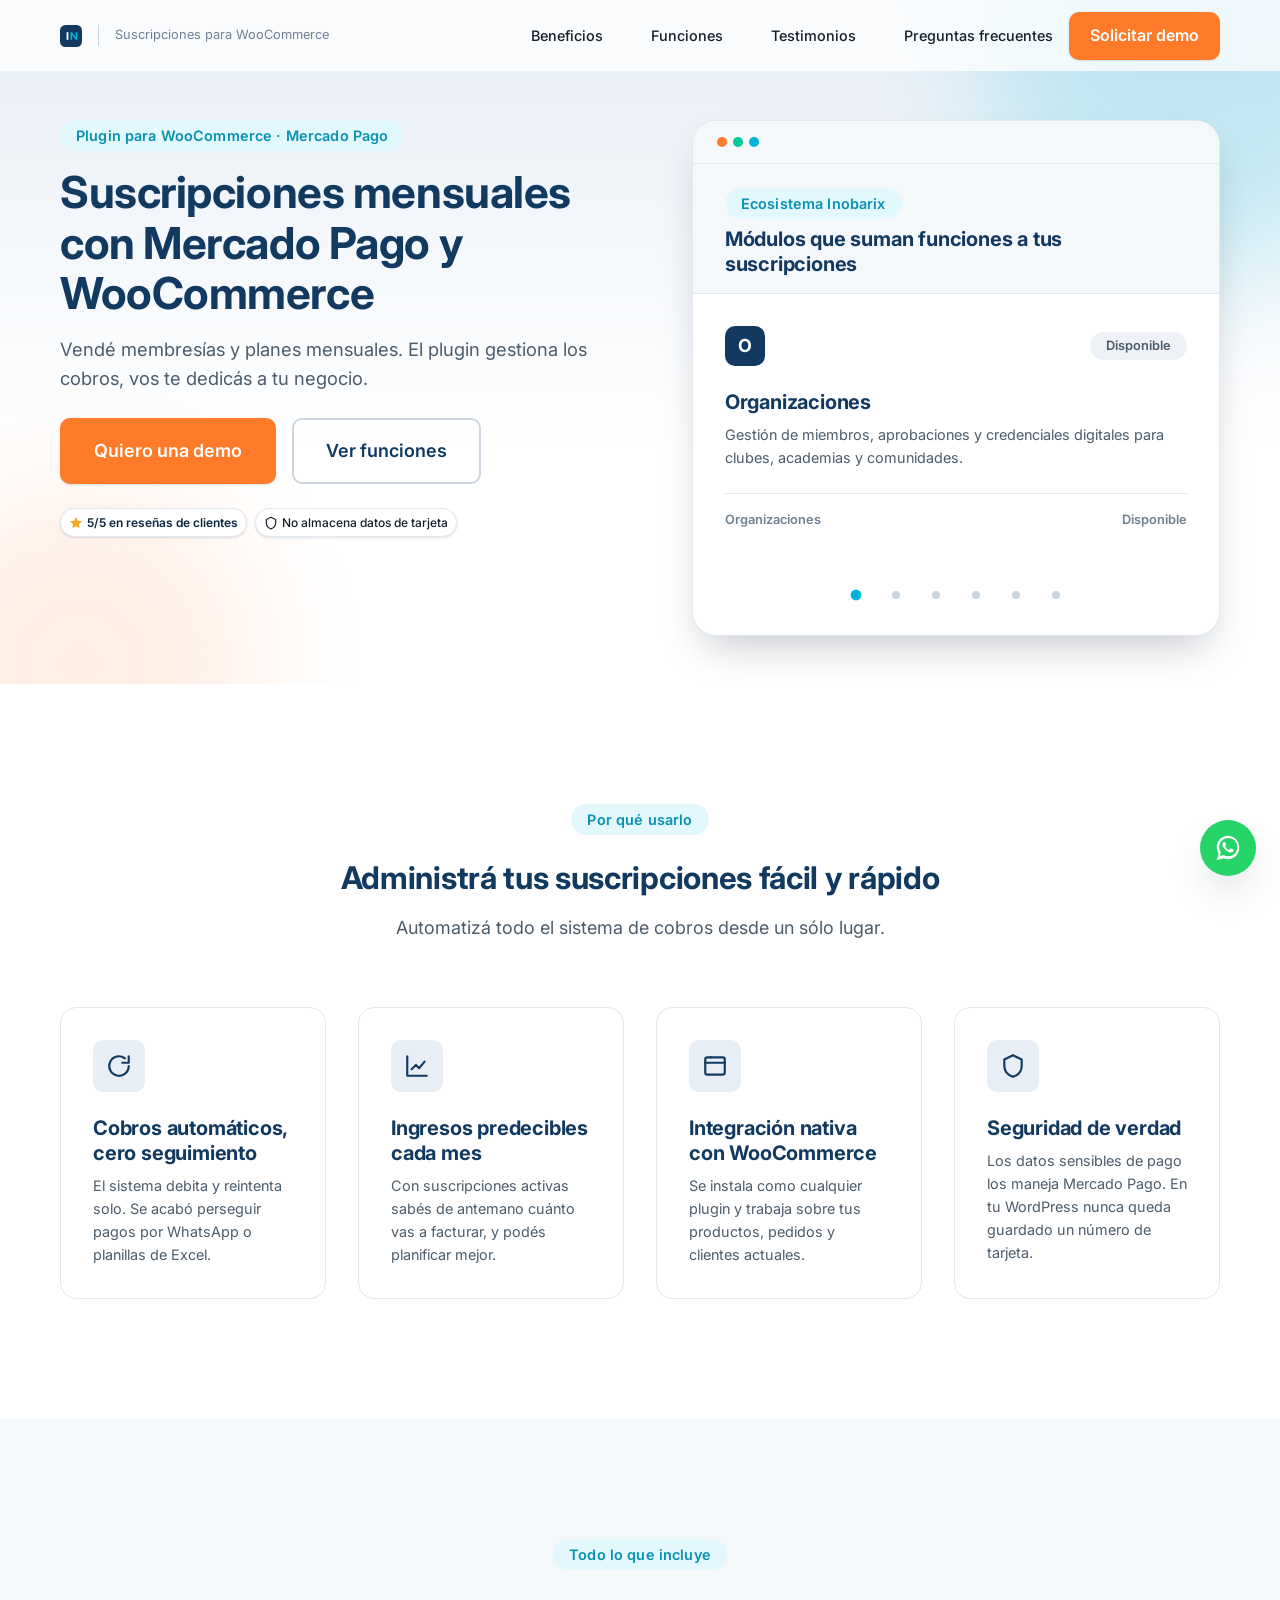
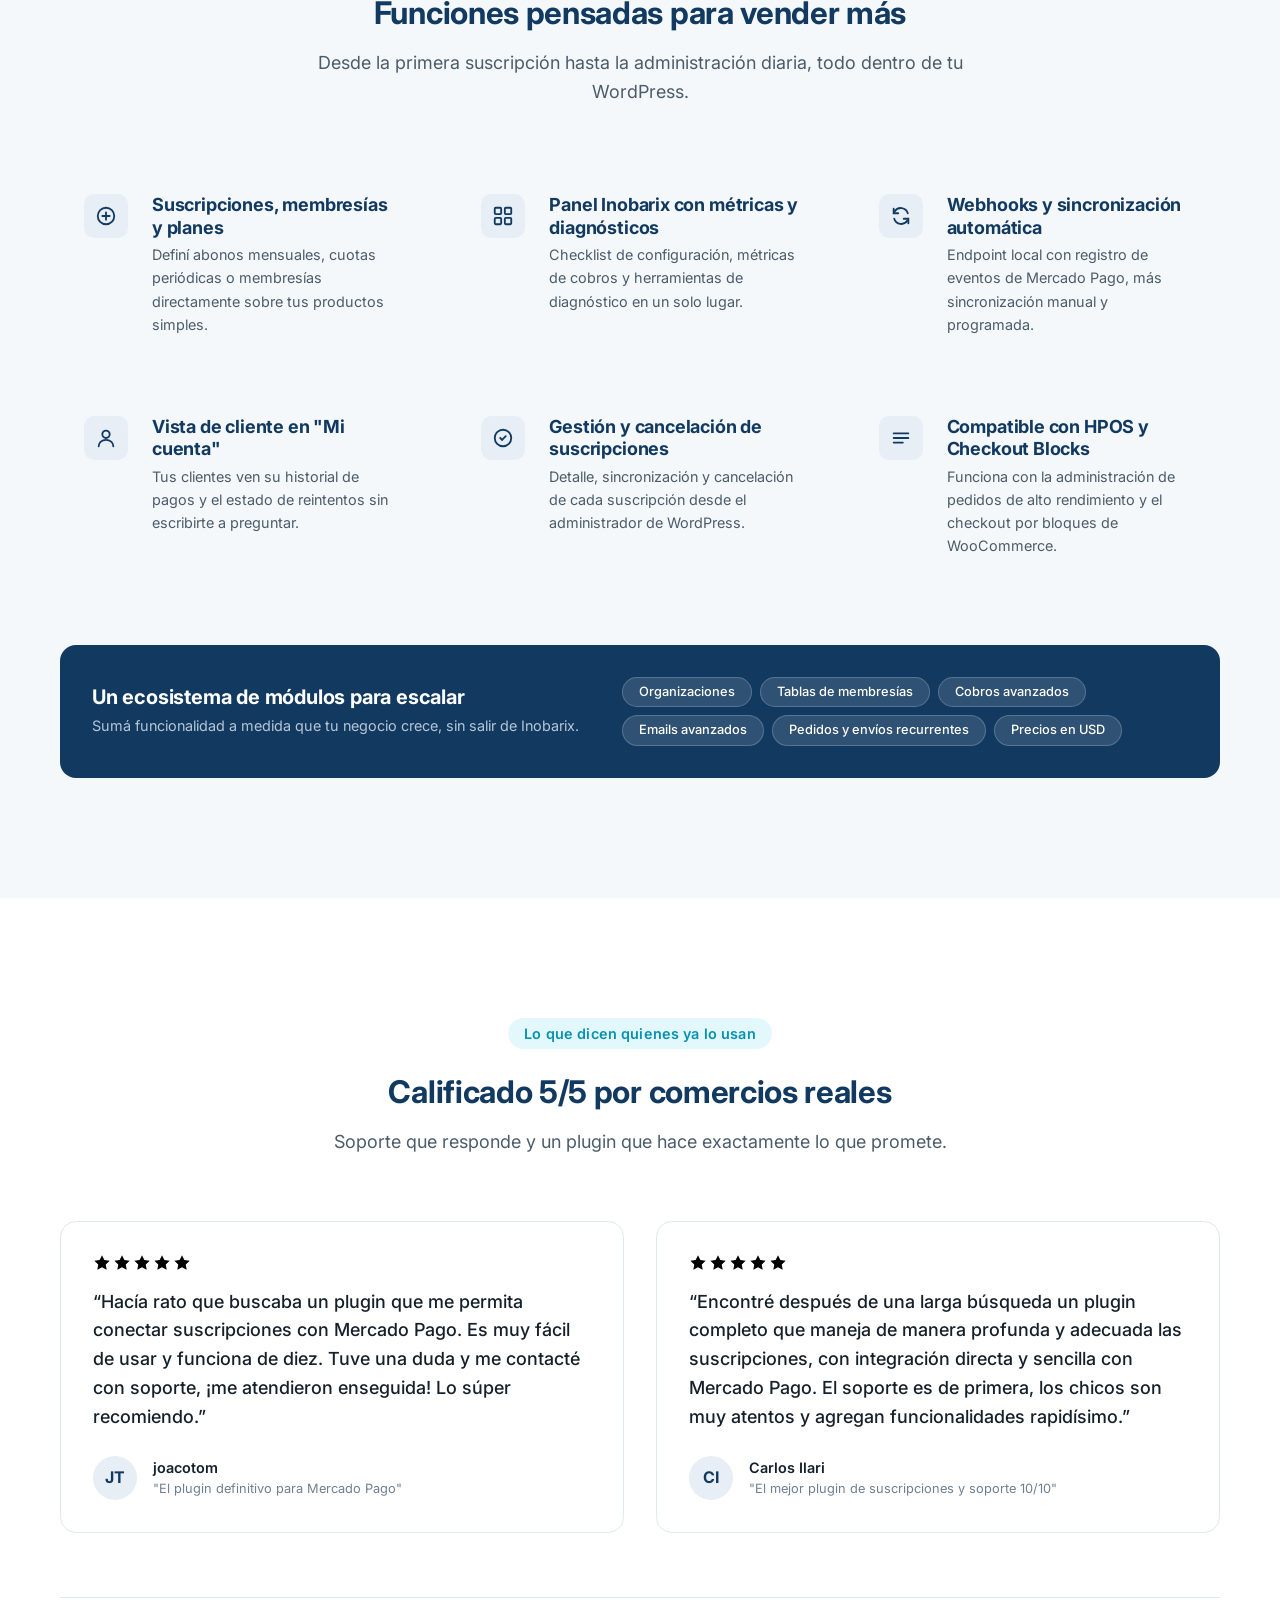
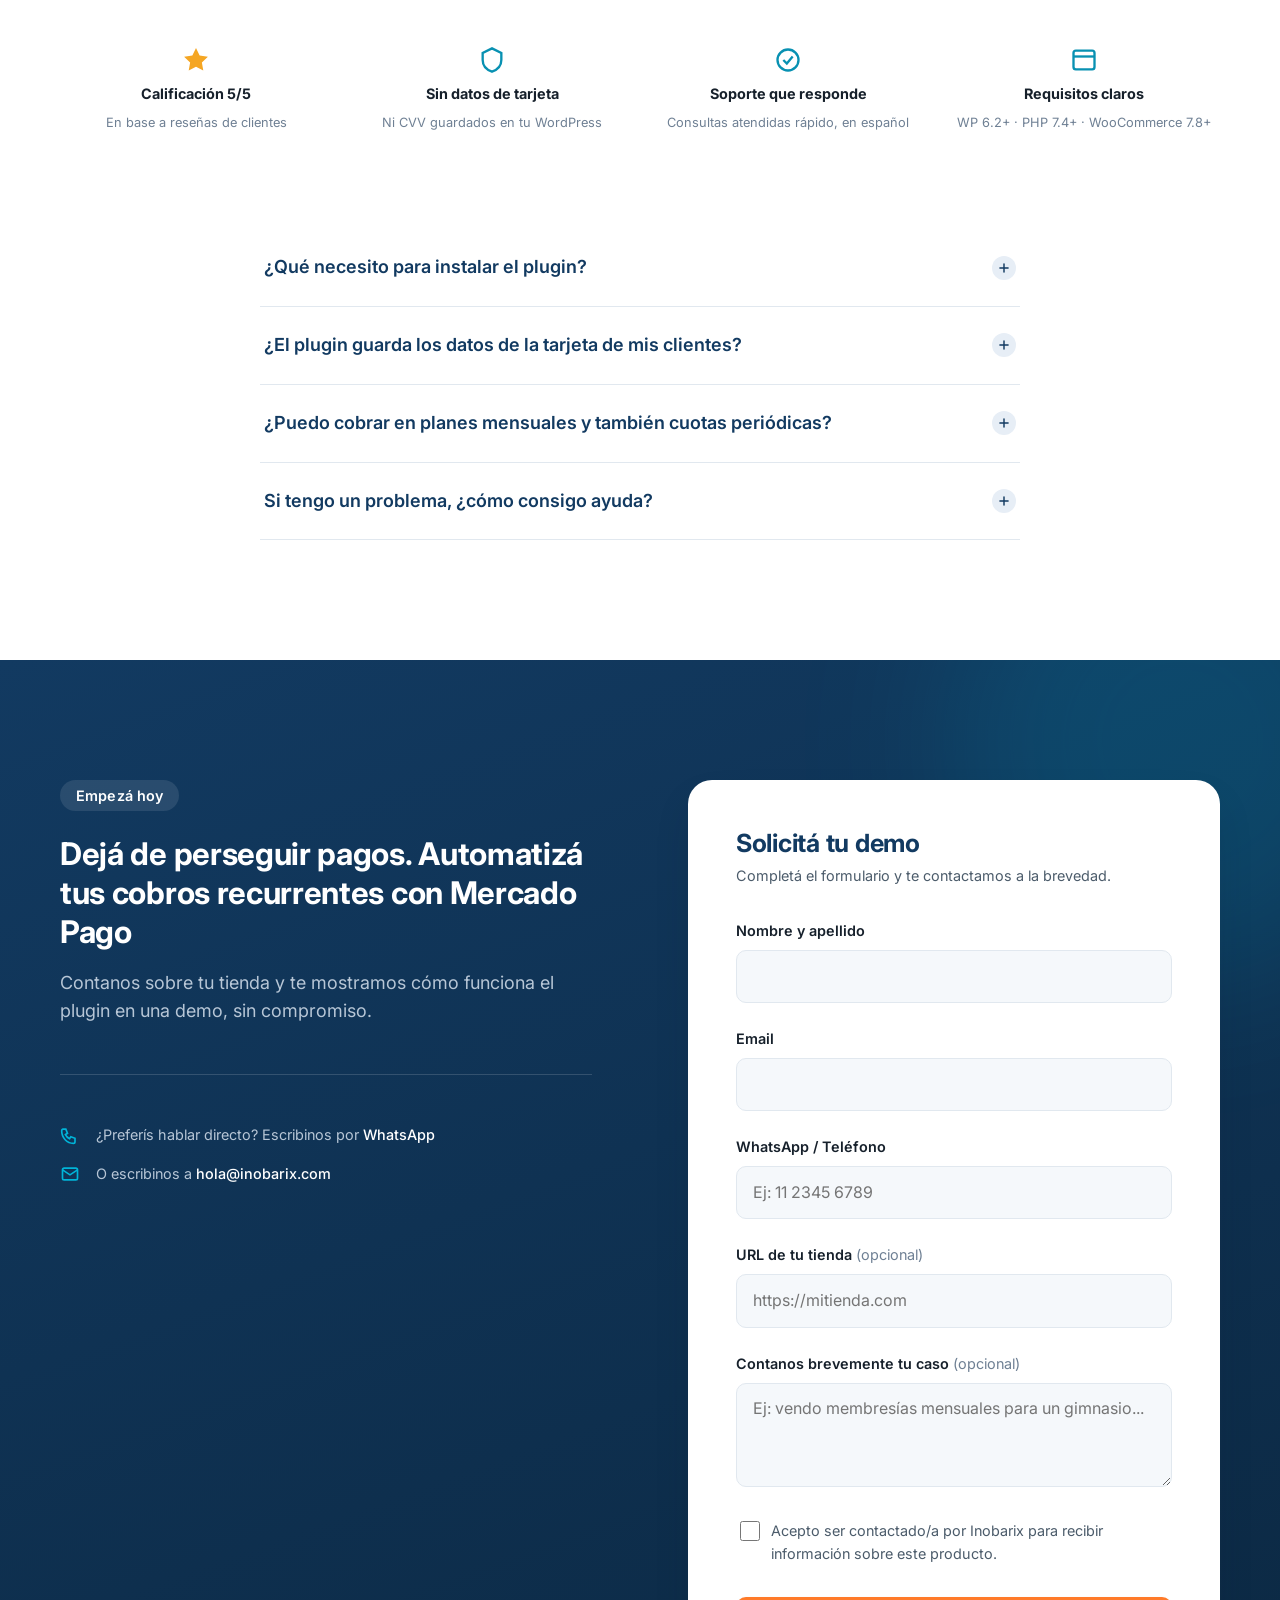
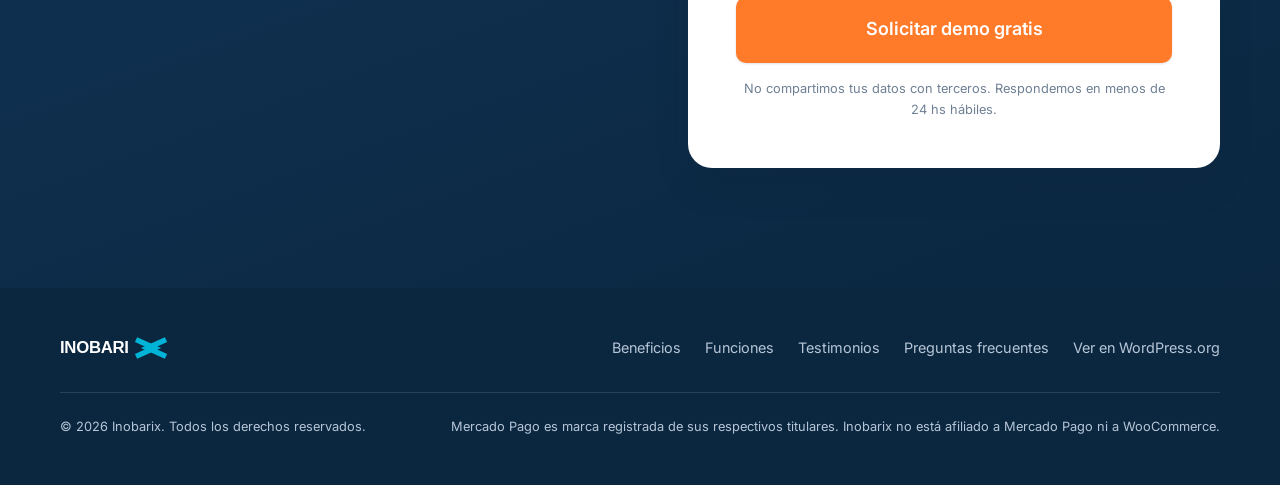
==== commit a98edce0: "Rediseño responsive de mobile/tablet, fix de bugs críticos y logo real - Hero mobile: grid de 1 colu" ====
--- a/index.html
+++ b/index.html
@@ -31,11 +31,8 @@
   <header class="site-header" id="site-header">
     <div class="container">
       <a href="#top" class="brand" aria-label="Inobarix — inicio">
-        <img src="assets/logo.svg" alt="" width="40" height="40">
-        <span class="brand-name">
-          Inobarix
-          <small>Suscripciones para WooCommerce</small>
-        </span>
+        <img src="assets/logo.svg" alt="Inobarix" class="brand-logo">
+        <small class="brand-tagline">Suscripciones para WooCommerce</small>
       </a>
 
       <button class="nav-toggle" id="nav-toggle" aria-expanded="false" aria-controls="main-nav" aria-label="Abrir menú de navegación">
@@ -510,8 +507,7 @@
     <div class="container">
       <div class="footer-top">
         <a href="#top" class="footer-brand" aria-label="Inobarix — inicio">
-          <img src="assets/logo.svg" alt="" width="32" height="32">
-          Inobarix
+          <img src="assets/logo-white.svg" alt="Inobarix" class="footer-brand-logo">
         </a>
         <nav aria-label="Enlaces del pie de página">
           <ul class="footer-links">
--- a/css/styles.css
+++ b/css/styles.css
@@ -392,16 +392,31 @@
   height: var(--header-height);
   display: flex;
   align-items: center;
+  border-bottom: 1px solid transparent;
+  transition: border-color var(--transition-base), box-shadow var(--transition-base);
+}
+
+/* El blur translúcido vive en un ::before aparte: si "backdrop-filter" estuviera
+   directo en .site-header (que es position:fixed), crearía sin querer un nuevo
+   contenedor de posicionamiento para sus descendientes fixed (como .main-nav),
+   atrapando el menú mobile dentro de los 72px del header en vez de la pantalla. */
+.site-header::before {
+  content: '';
+  position: absolute;
+  inset: 0;
+  z-index: -1;
   background: rgba(255, 255, 255, 0.75);
   backdrop-filter: blur(10px);
   -webkit-backdrop-filter: blur(10px);
-  border-bottom: 1px solid transparent;
-  transition: border-color var(--transition-base), box-shadow var(--transition-base), background-color var(--transition-base);
+  transition: background-color var(--transition-base);
 }
 
 .site-header.is-scrolled {
   border-bottom-color: var(--color-border);
   box-shadow: var(--shadow-sm);
+}
+
+.site-header.is-scrolled::before {
   background: rgba(255, 255, 255, 0.92);
 }
 
@@ -415,27 +430,27 @@
 .brand {
   display: flex;
   align-items: center;
-  gap: var(--space-2);
-  font-weight: var(--fw-bold);
-  font-size: var(--fs-body-lg);
-  color: var(--color-primary);
-}
-
-.brand img {
-  width: 36px;
-  height: 36px;
-}
-
-.brand-name {
-  display: flex;
-  flex-direction: column;
-  line-height: 1.1;
-}
-
-.brand-name small {
+  gap: var(--space-3);
+}
+
+.brand-logo {
+  height: 22px;
+  width: auto;
+}
+
+.brand-tagline {
   font-weight: var(--fw-regular);
   font-size: var(--fs-caption);
   color: var(--color-text-soft);
+  padding-left: var(--space-3);
+  border-left: 1px solid var(--color-border-strong);
+  display: none;
+}
+
+@media (min-width: 480px) {
+  .brand-tagline {
+    display: block;
+  }
 }
 
 .nav-toggle {
@@ -502,6 +517,7 @@
 
 .nav-cta {
   width: 100%;
+  padding: 0.3rem 1.2rem;
 }
 
 @media (min-width: 1024px) {
@@ -549,6 +565,7 @@
 
   .nav-cta {
     width: auto;
+    margin-left: var(--space-3);
   }
 }
 
@@ -595,13 +612,15 @@
   position: relative;
   z-index: 1;
   display: grid;
-  gap: var(--space-8);
+  grid-template-columns: 1fr;
+  gap: var(--space-6);
 }
 
 .hero-content {
   text-align: center;
   max-width: 760px;
   margin-inline: auto;
+  min-width: 0;
 }
 
 .hero-content h1 {
@@ -614,19 +633,43 @@
   margin-bottom: var(--space-6);
 }
 
+/* Mobile: CTAs apiladas y estiradas a todo el ancho. Desde 480px pasan a fila. */
 .hero-actions {
   display: flex;
+  flex-direction: column;
+  align-items: stretch;
+  gap: var(--space-3);
+  margin-bottom: var(--space-6);
+}
+
+.hero-actions .btn {
+  width: 100%;
+}
+
+@media (min-width: 480px) {
+  .hero-actions {
+    flex-direction: row;
+    flex-wrap: wrap;
+    align-items: center;
+    justify-content: center;
+  }
+
+  .hero-actions .btn {
+    width: auto;
+  }
+}
+
+.hero-trust {
+  display: flex;
   flex-wrap: wrap;
-  gap: var(--space-3);
-  justify-content: center;
-  margin-bottom: var(--space-6);
-}
-
-.hero-trust {
-  display: flex;
-  flex-wrap: nowrap;
   gap: var(--space-2);
   justify-content: center;
+}
+
+@media (min-width: 420px) {
+  .hero-trust {
+    flex-wrap: nowrap;
+  }
 }
 
 .hero-trust .badge {
@@ -646,6 +689,7 @@
   max-width: 560px;
   margin-inline: auto;
   width: 100%;
+  min-width: 0;
 }
 
 .device-frame-bar {
@@ -675,6 +719,7 @@
   overflow: hidden;
   background: var(--color-white);
   border: 1px solid var(--color-border);
+  min-width: 0;
 }
 
 .module-carousel-header {
@@ -694,10 +739,13 @@
 
 .module-carousel-viewport {
   overflow: hidden;
+  min-width: 0;
 }
 
 .module-carousel-track {
   display: flex;
+  width: 100%;
+  min-width: 0;
   transition: transform 500ms ease;
 }
 
@@ -1414,14 +1462,11 @@
 .footer-brand {
   display: flex;
   align-items: center;
-  gap: var(--space-2);
-  font-weight: var(--fw-bold);
-  color: var(--color-text-inverse);
-}
-
-.footer-brand img {
-  width: 32px;
-  height: 32px;
+}
+
+.footer-brand-logo {
+  height: 24px;
+  width: auto;
 }
 
 .footer-links {
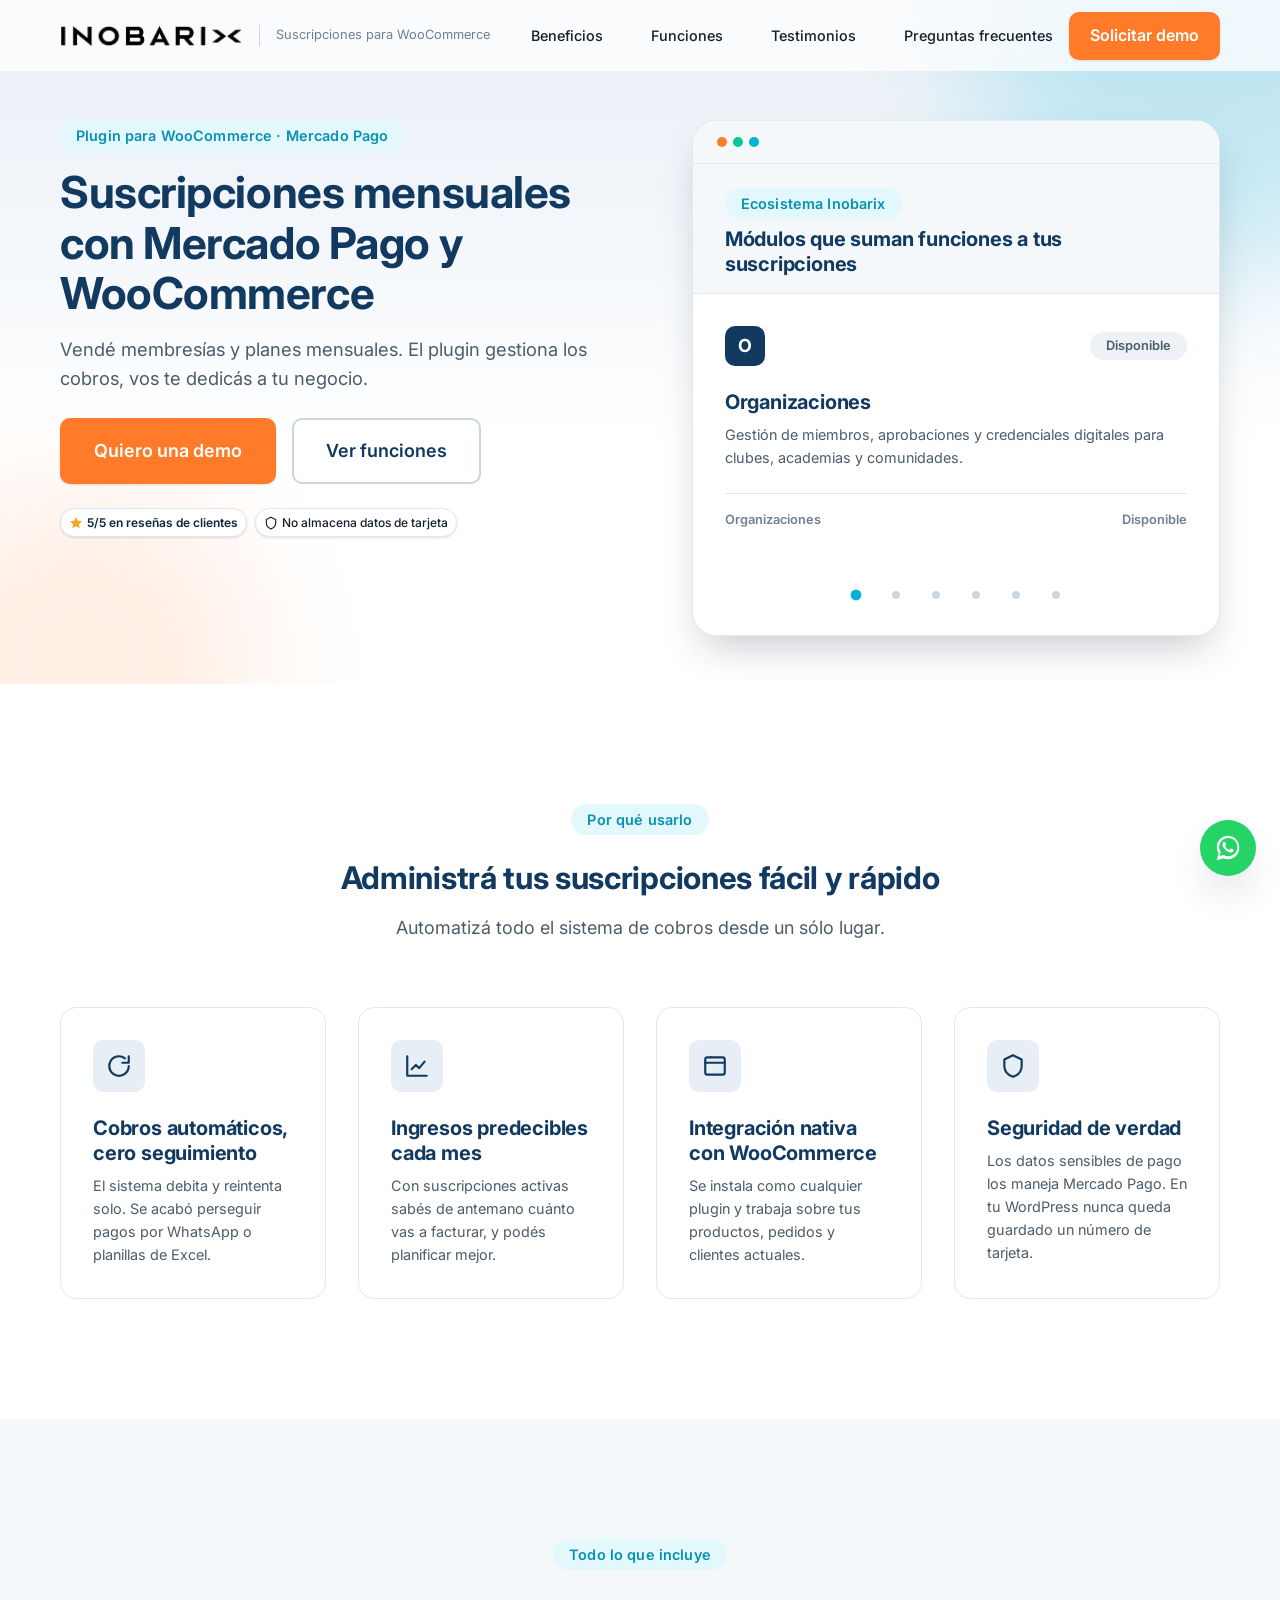
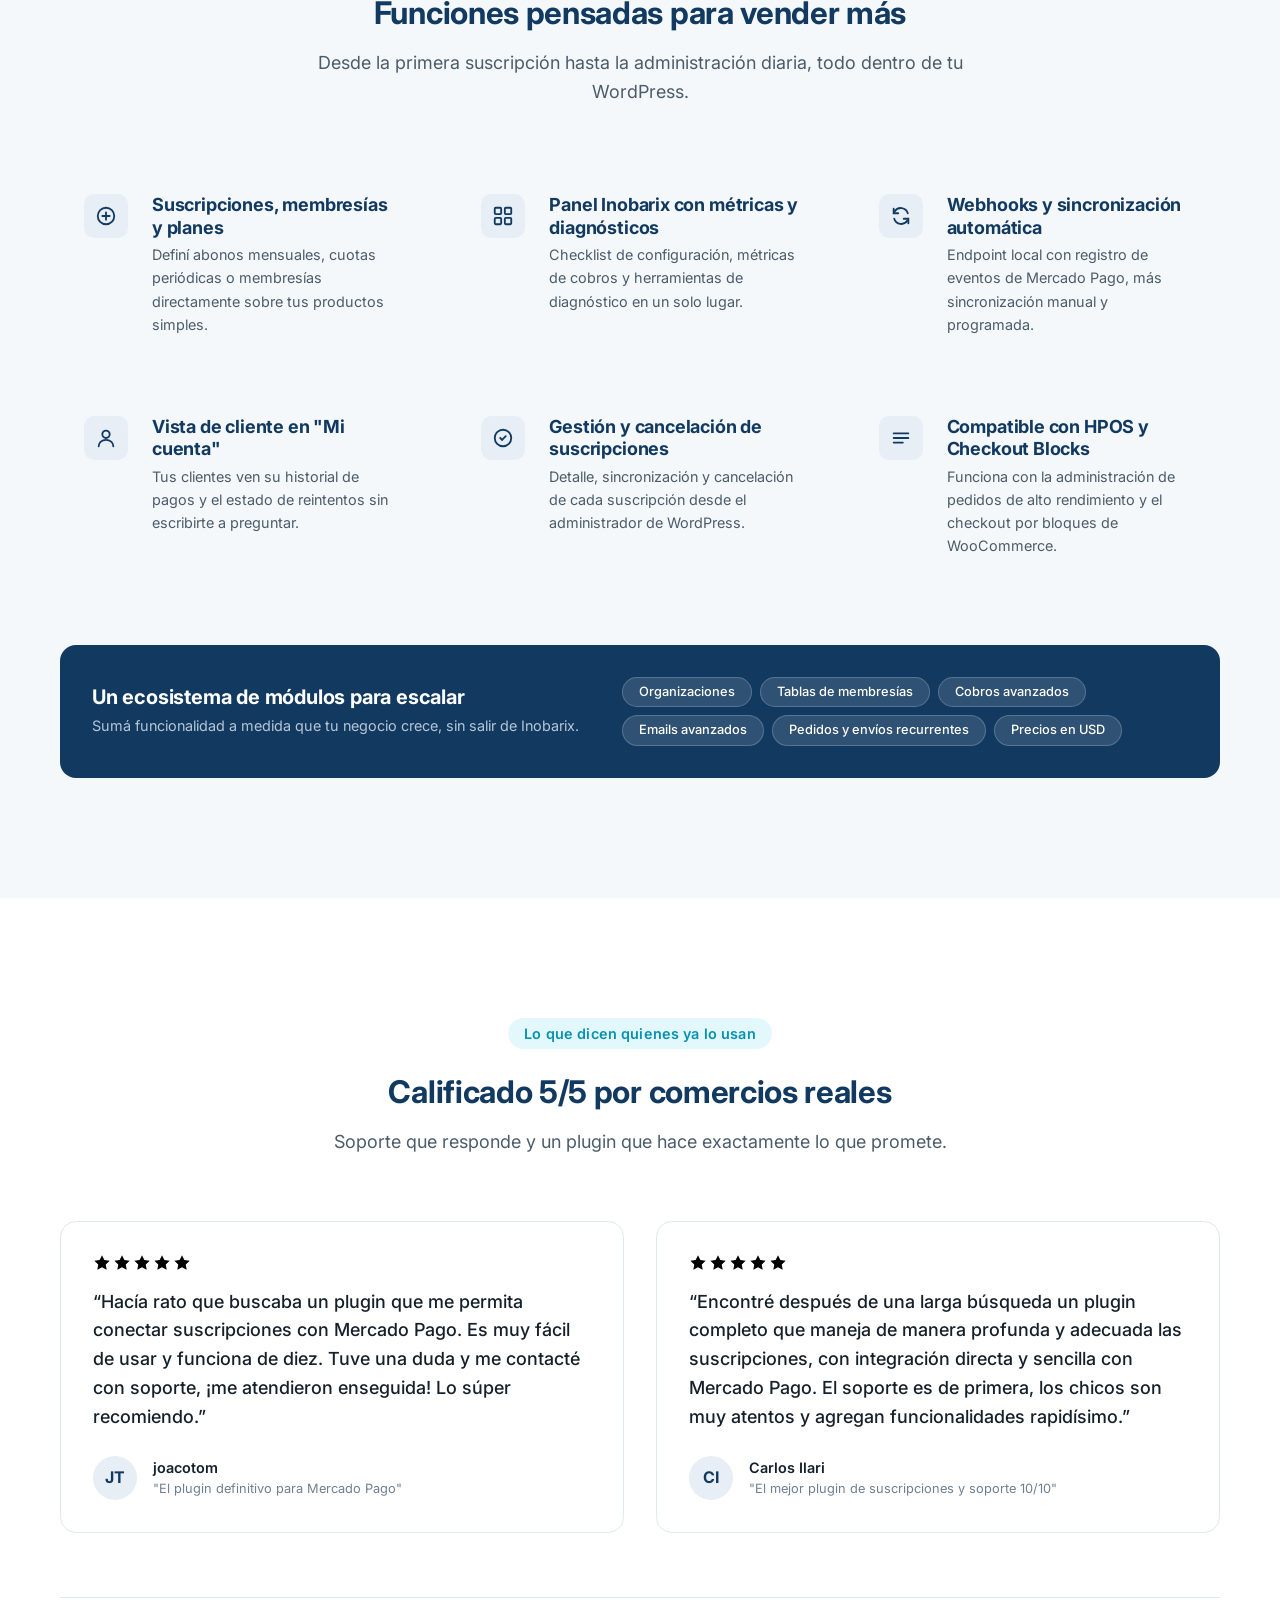
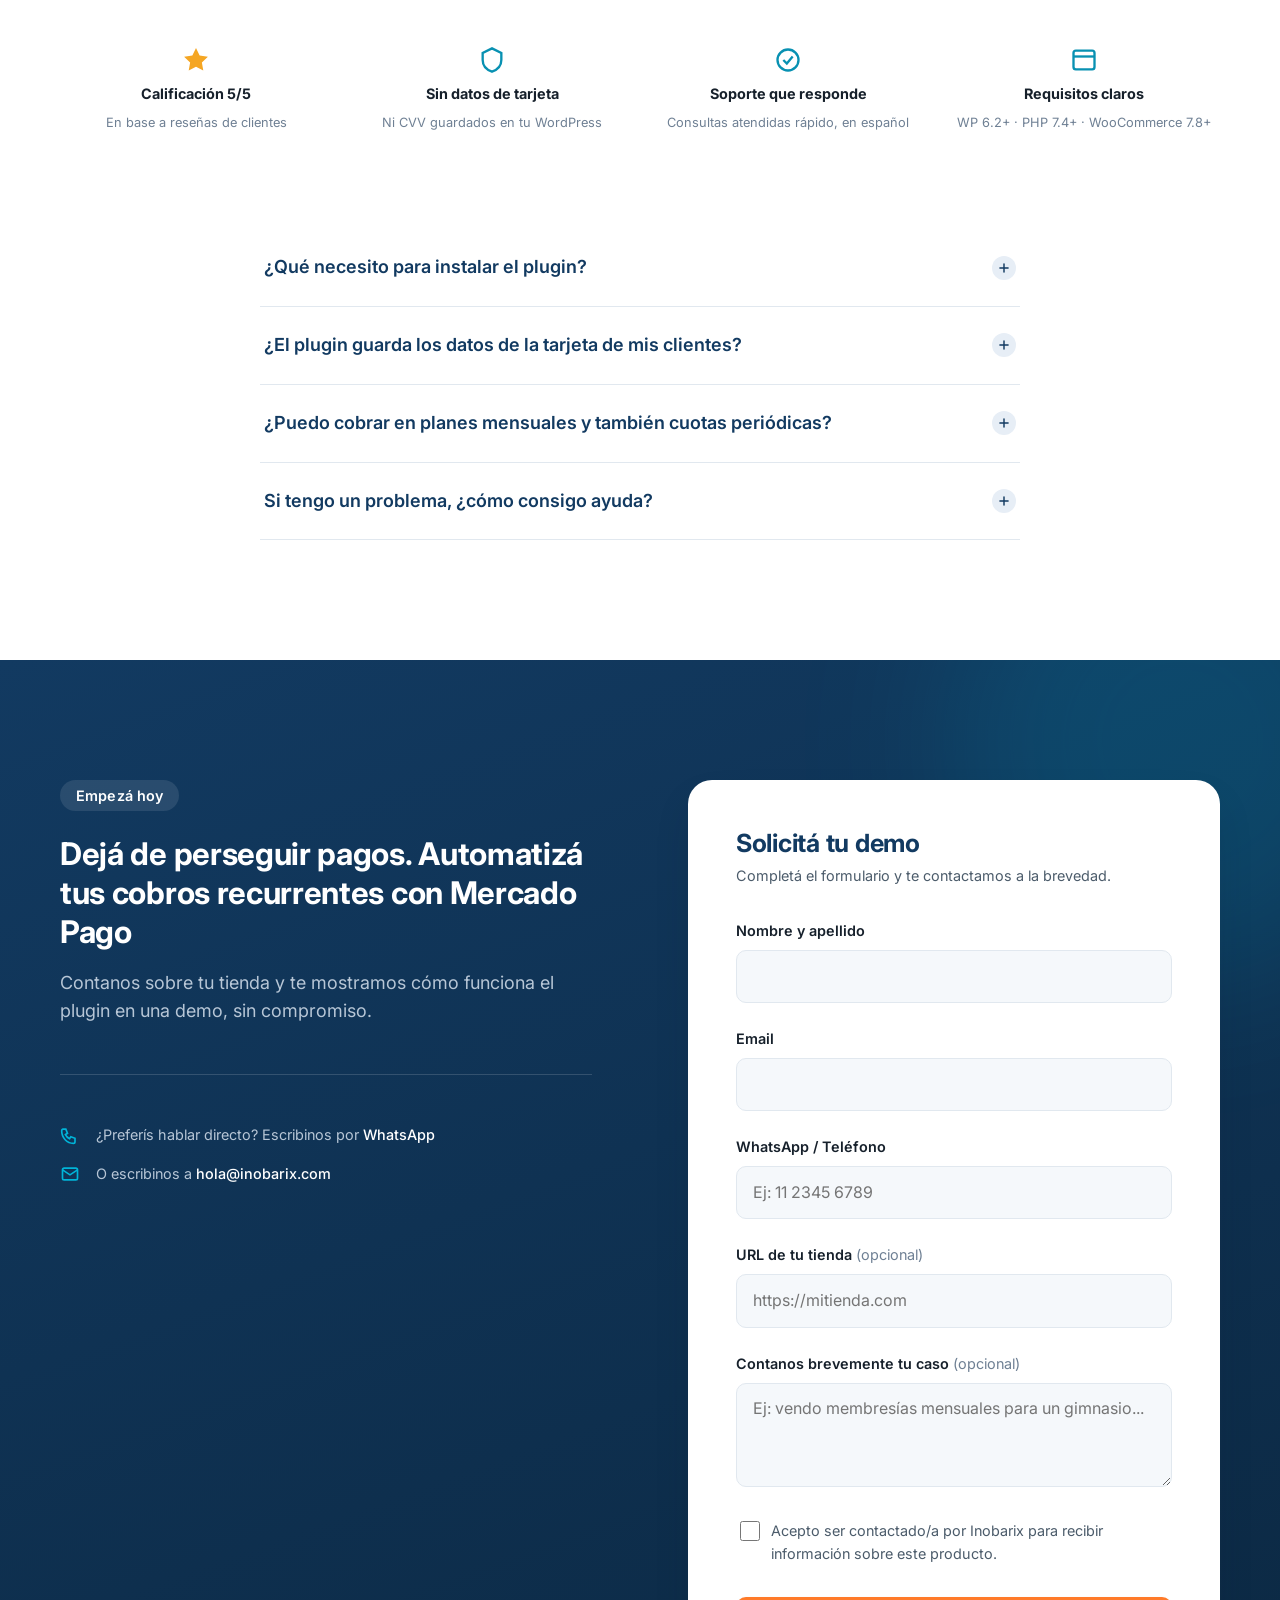
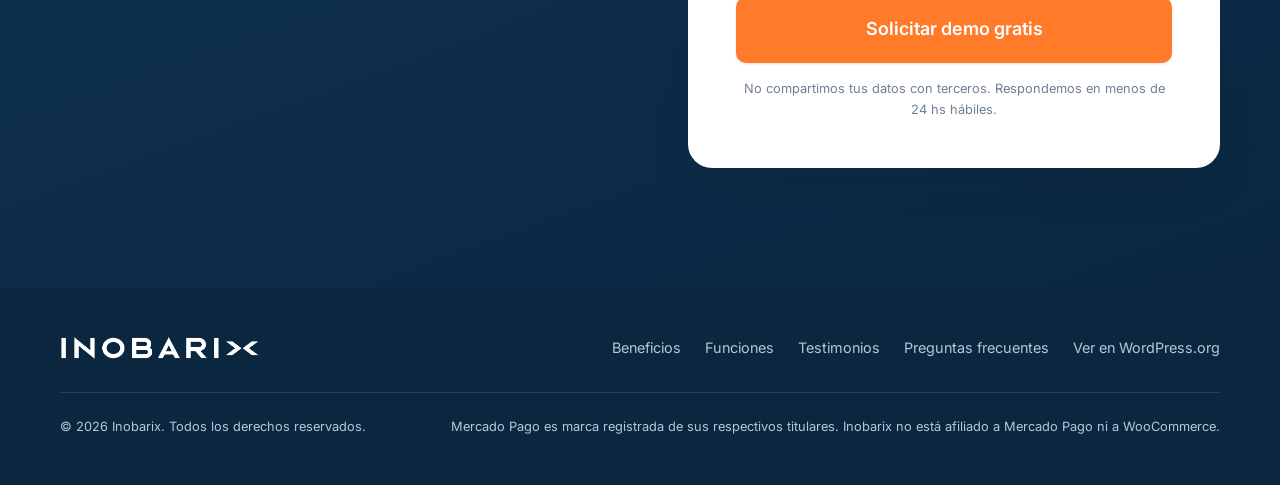
==== commit 82f3778a: "Reemplazar el logo recreado por el isotipo real de Inobarix Se procesó el archivo de logo provisto (" ====
--- a/index.html
+++ b/index.html
@@ -15,7 +15,7 @@
   <meta property="og:locale" content="es_AR">
 
   <!-- Favicon -->
-  <link rel="icon" type="image/svg+xml" href="assets/favicon.svg">
+  <link rel="icon" type="image/png" href="assets/favicon.png">
 
   <!-- Google Fonts: Inter, con preconnect para carga óptima -->
   <link rel="preconnect" href="https://fonts.googleapis.com">
@@ -31,7 +31,7 @@
   <header class="site-header" id="site-header">
     <div class="container">
       <a href="#top" class="brand" aria-label="Inobarix — inicio">
-        <img src="assets/logo.svg" alt="Inobarix" class="brand-logo">
+        <img src="assets/logo.png" alt="Inobarix" class="brand-logo">
         <small class="brand-tagline">Suscripciones para WooCommerce</small>
       </a>
 
@@ -507,7 +507,7 @@
     <div class="container">
       <div class="footer-top">
         <a href="#top" class="footer-brand" aria-label="Inobarix — inicio">
-          <img src="assets/logo-white.svg" alt="Inobarix" class="footer-brand-logo">
+          <img src="assets/logo-white.png" alt="Inobarix" class="footer-brand-logo">
         </a>
         <nav aria-label="Enlaces del pie de página">
           <ul class="footer-links">
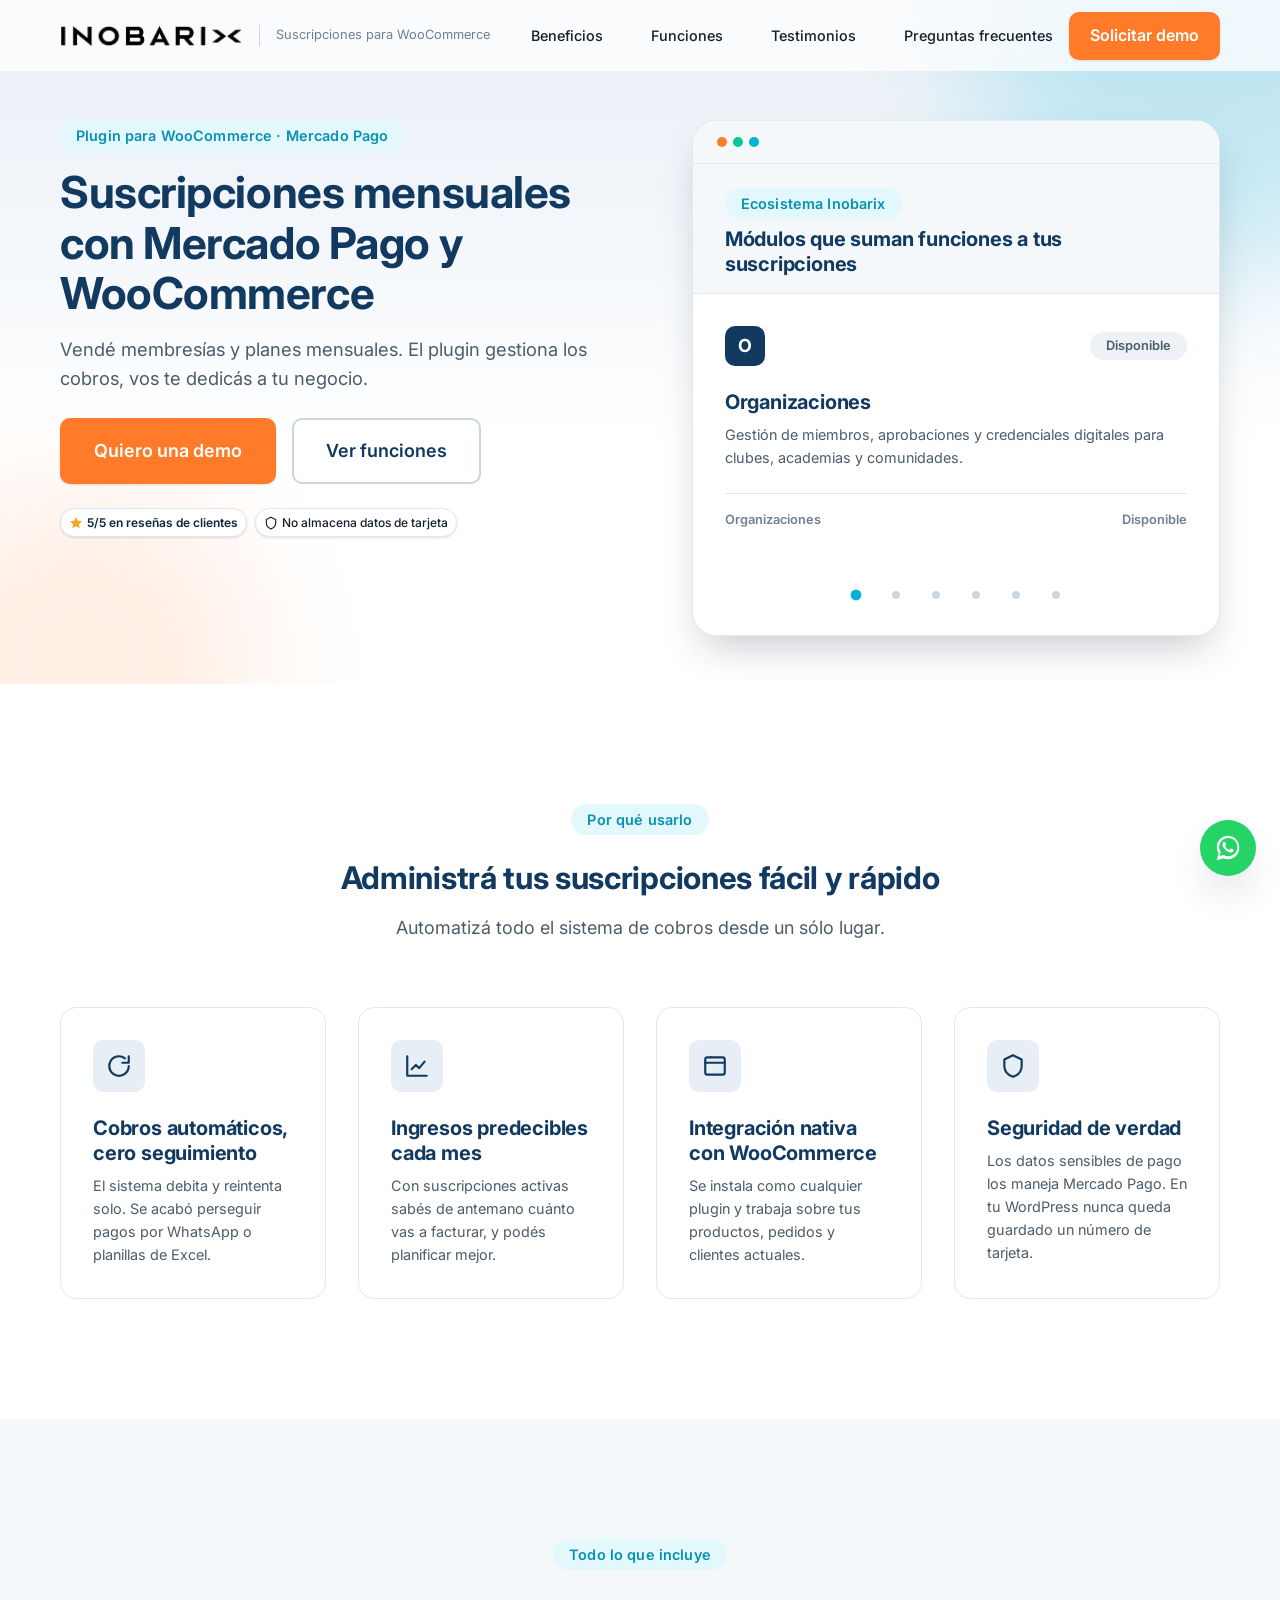
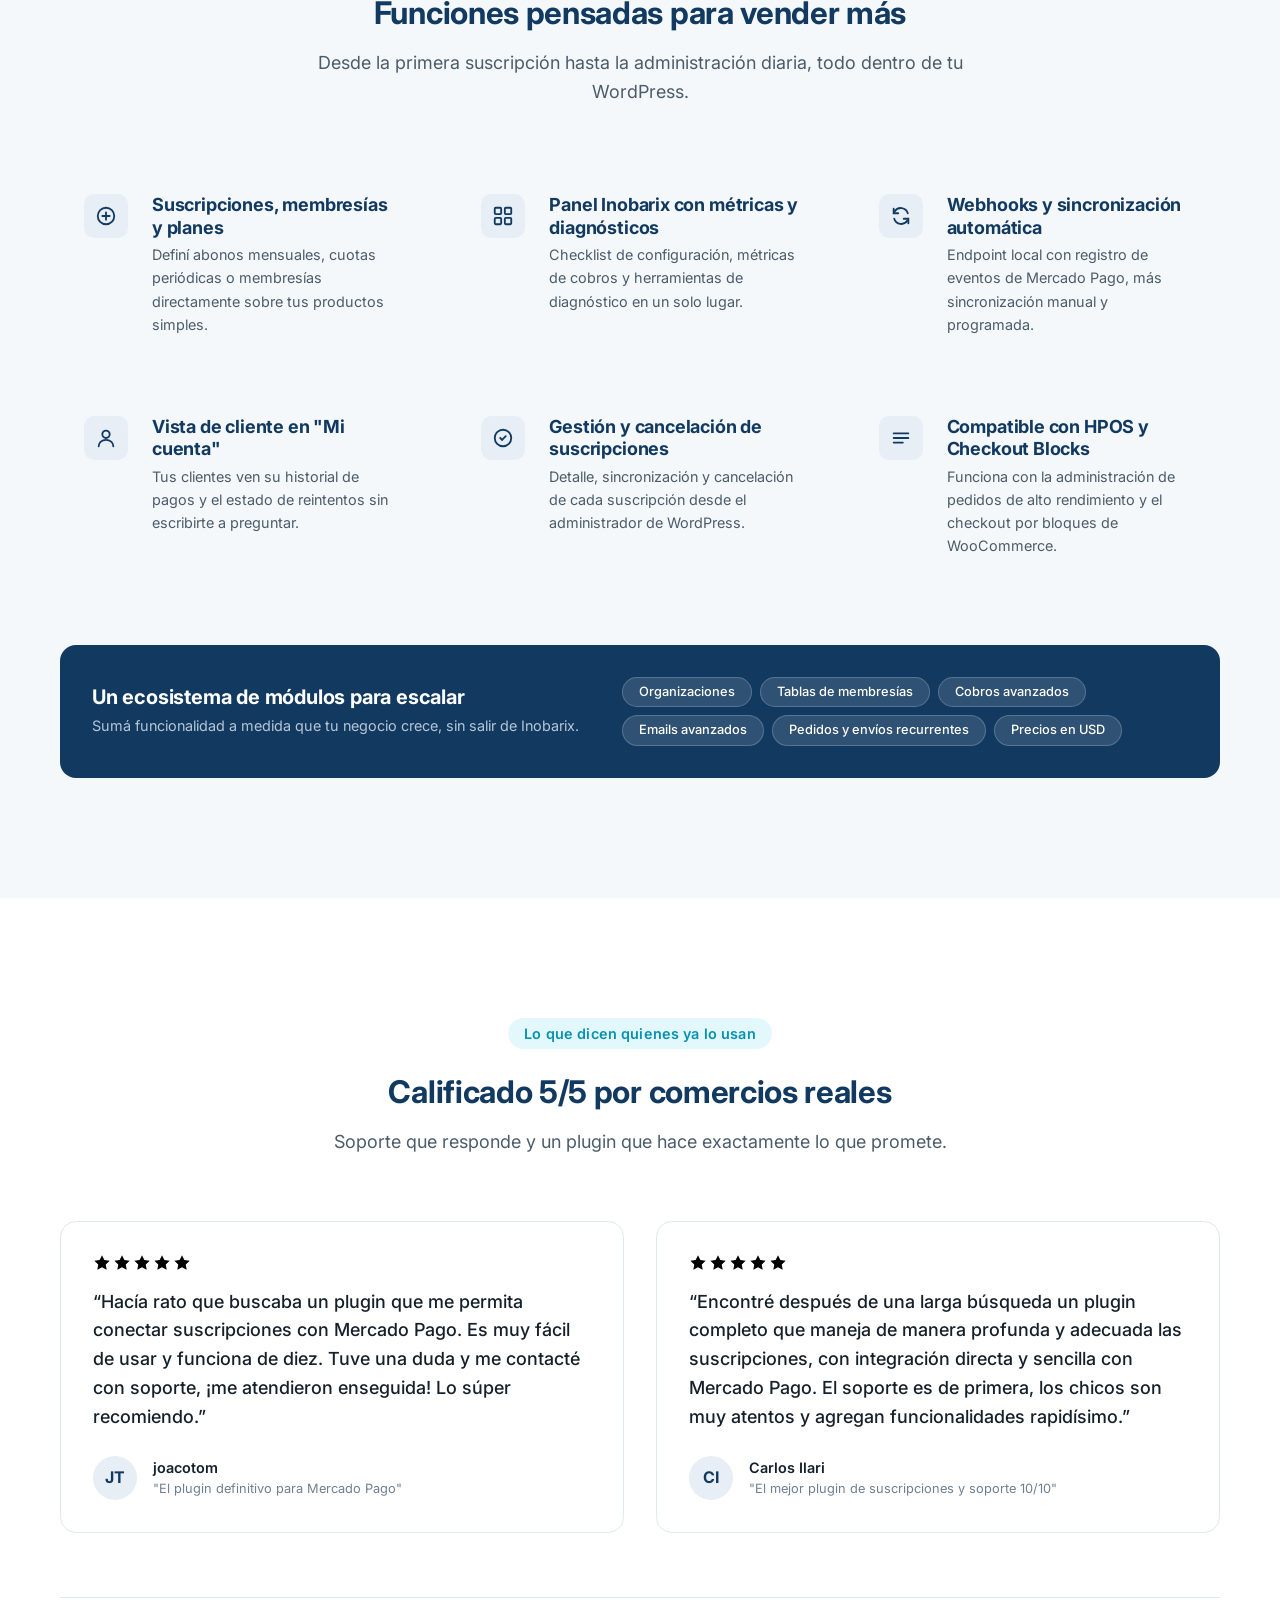
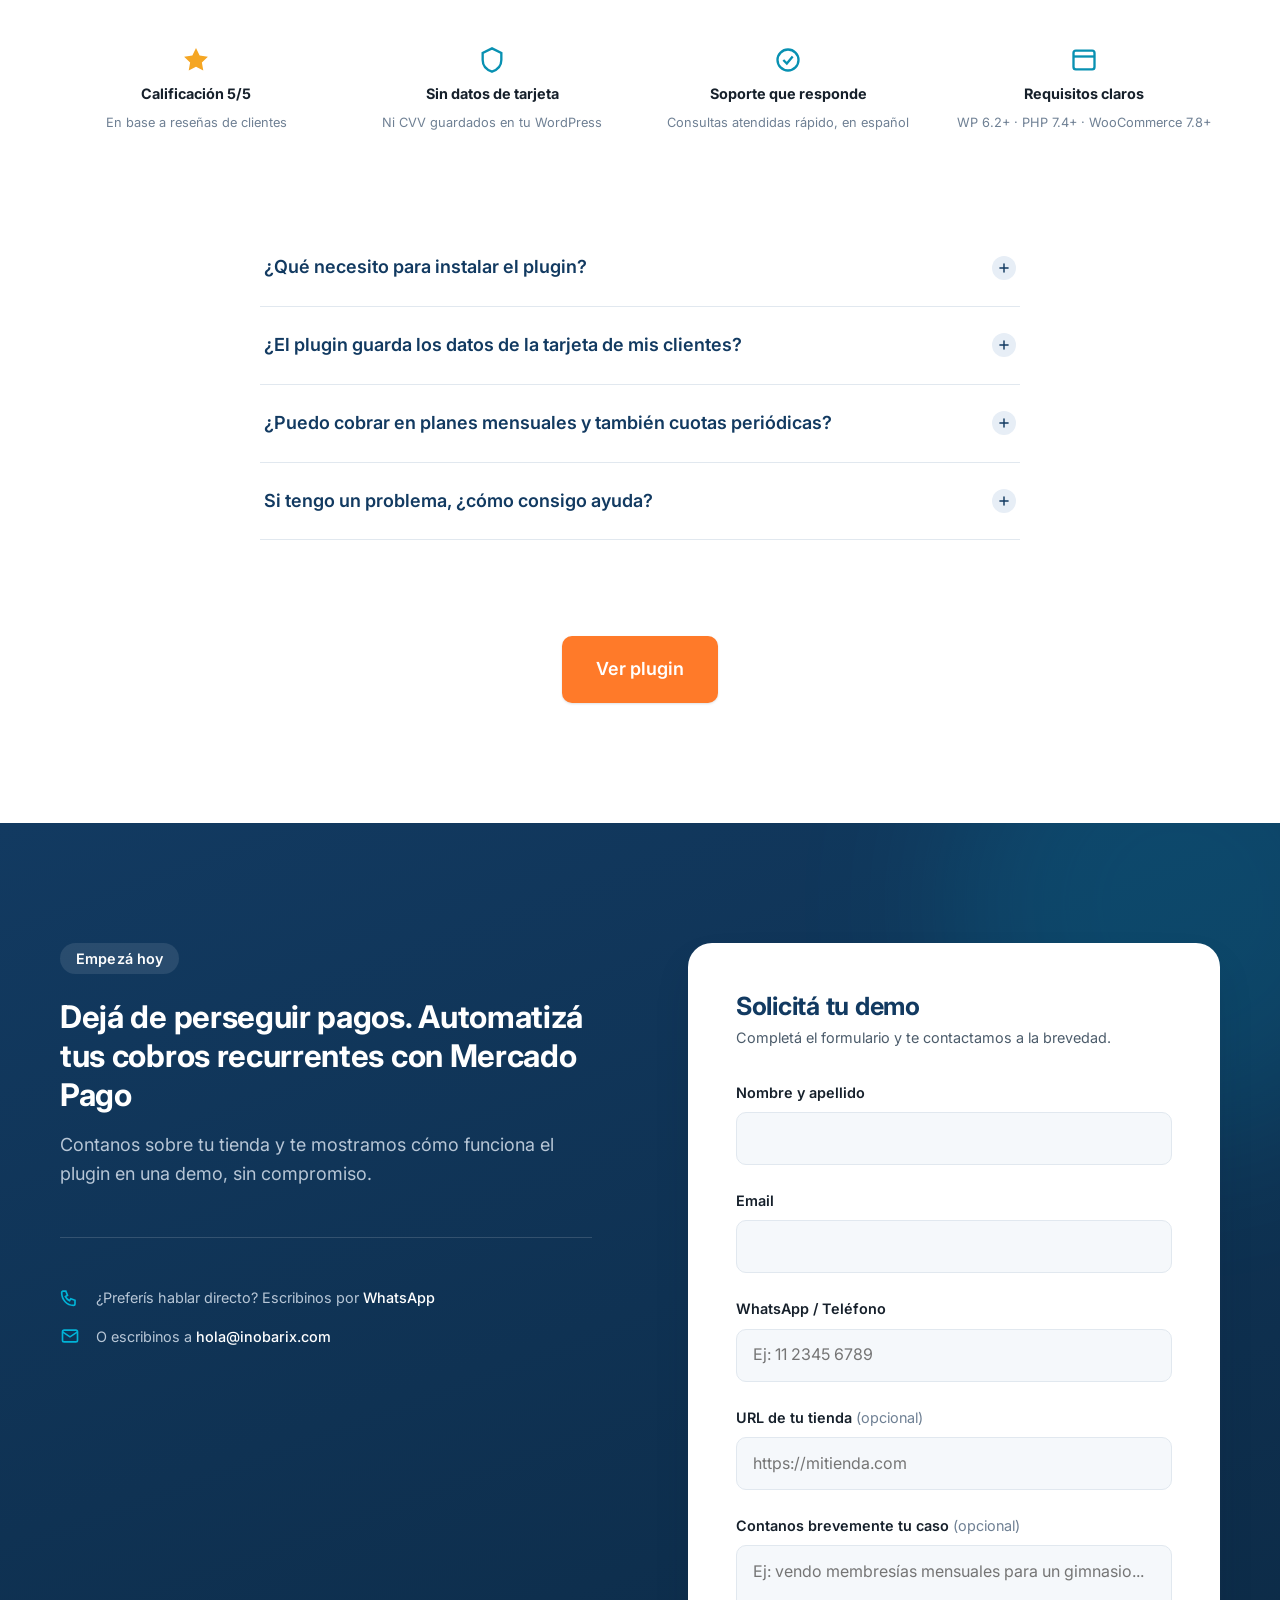
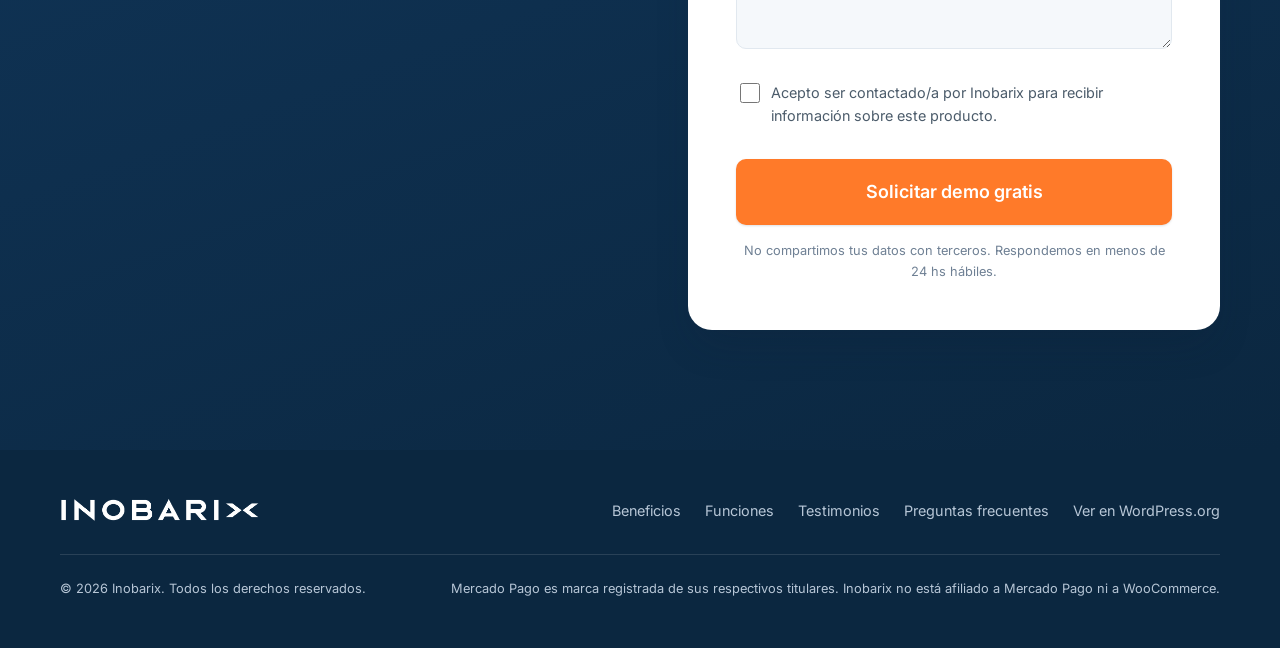
==== commit 79c6cb45: "Agregar botón "Ver plugin" debajo de las preguntas frecuentes Co-Authored-By: Claude Opus 5.5 <norep" ====
--- a/index.html
+++ b/index.html
@@ -413,6 +413,9 @@
             </summary>
             <p>Podés escribirnos por WhatsApp con el botón flotante de esta página o dejarnos tus datos en el formulario de abajo. Nuestro soporte responde rápido y en español.</p>
           </details>
+          <div class="faq-cta">
+            <a href="https://wordpress.org/plugins/inobarix-recurring-payments-for-mercado-pago/" class="btn btn-primary btn-lg" target="_blank" rel="noopener">Ver plugin</a>
+          </div>
         </div>
       </div>
     </section>
--- a/css/styles.css
+++ b/css/styles.css
@@ -1214,6 +1214,11 @@
 .faq-item p {
   padding: 0 var(--space-1) var(--space-4);
   font-size: var(--fs-body);
+}
+
+.faq-cta {
+  margin-top: var(--space-8);
+  text-align: center;
 }
 
 /* --------------------------------------------------------------------------
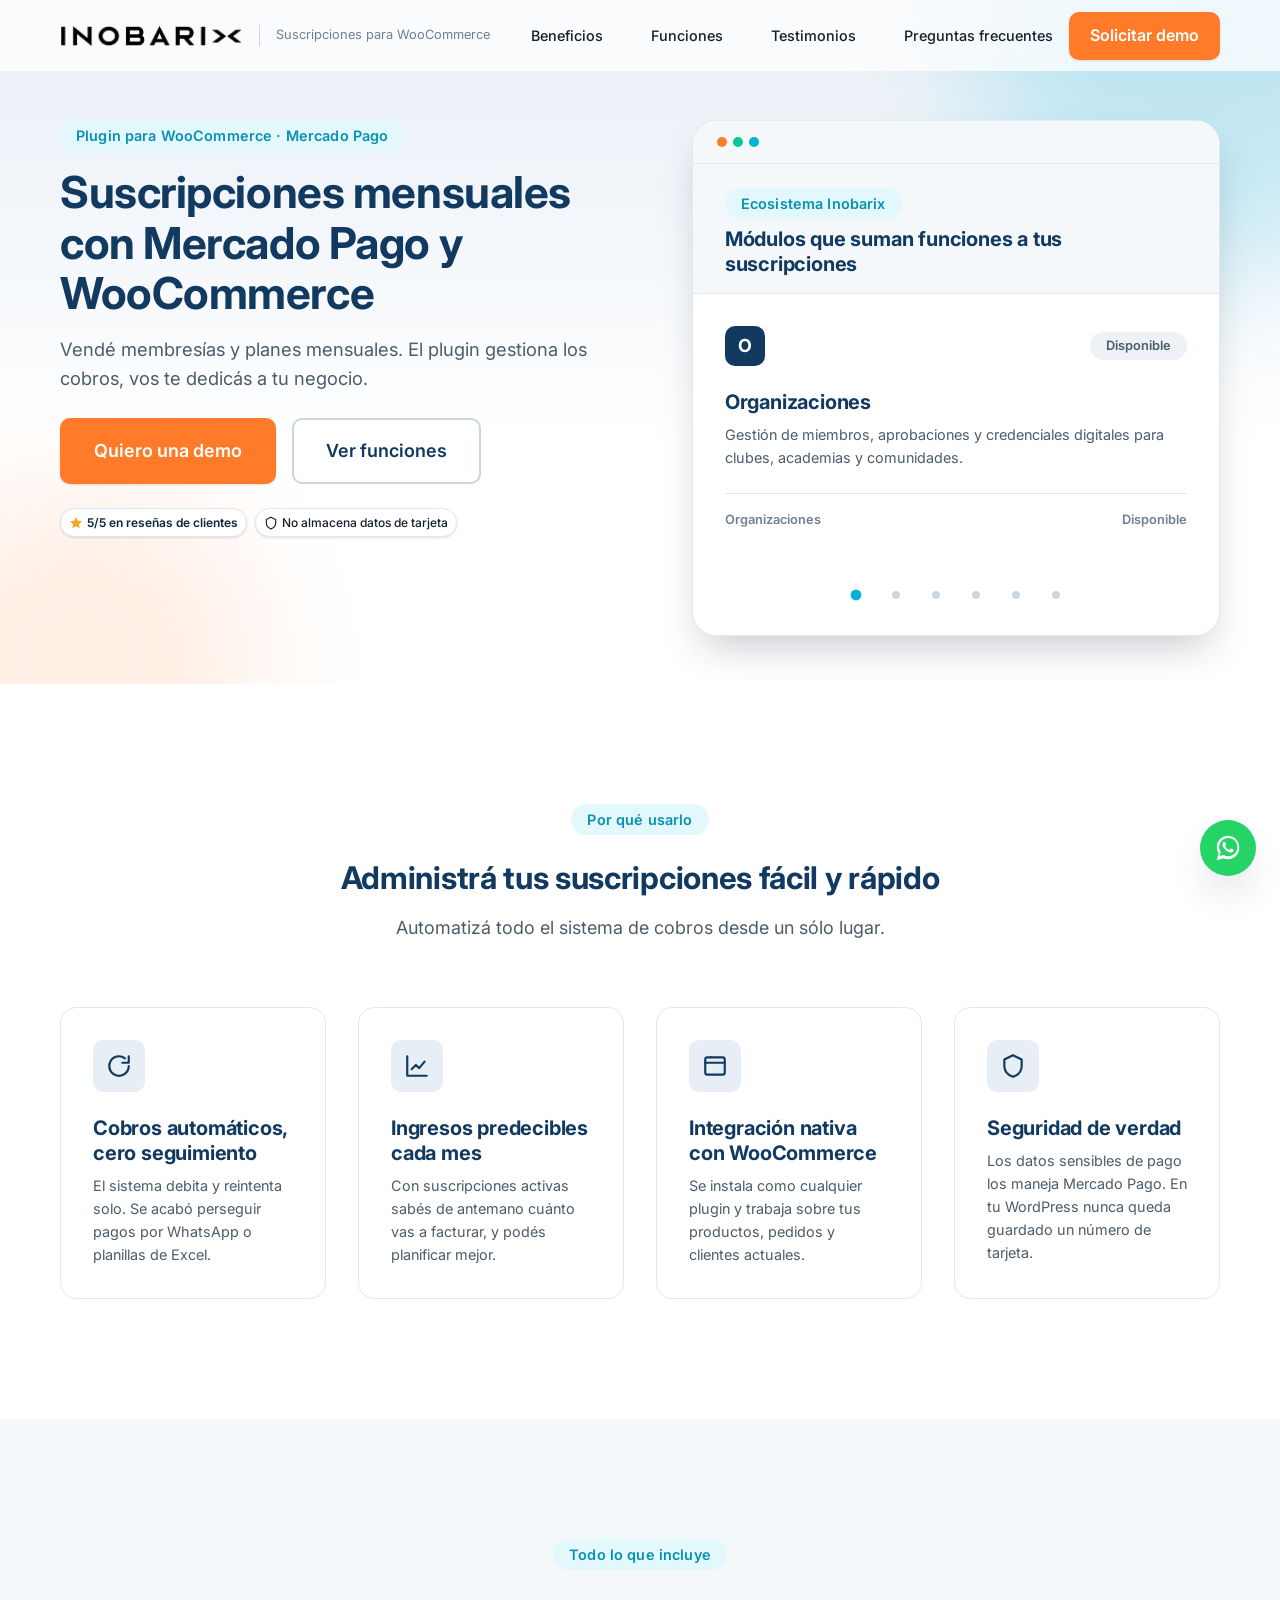
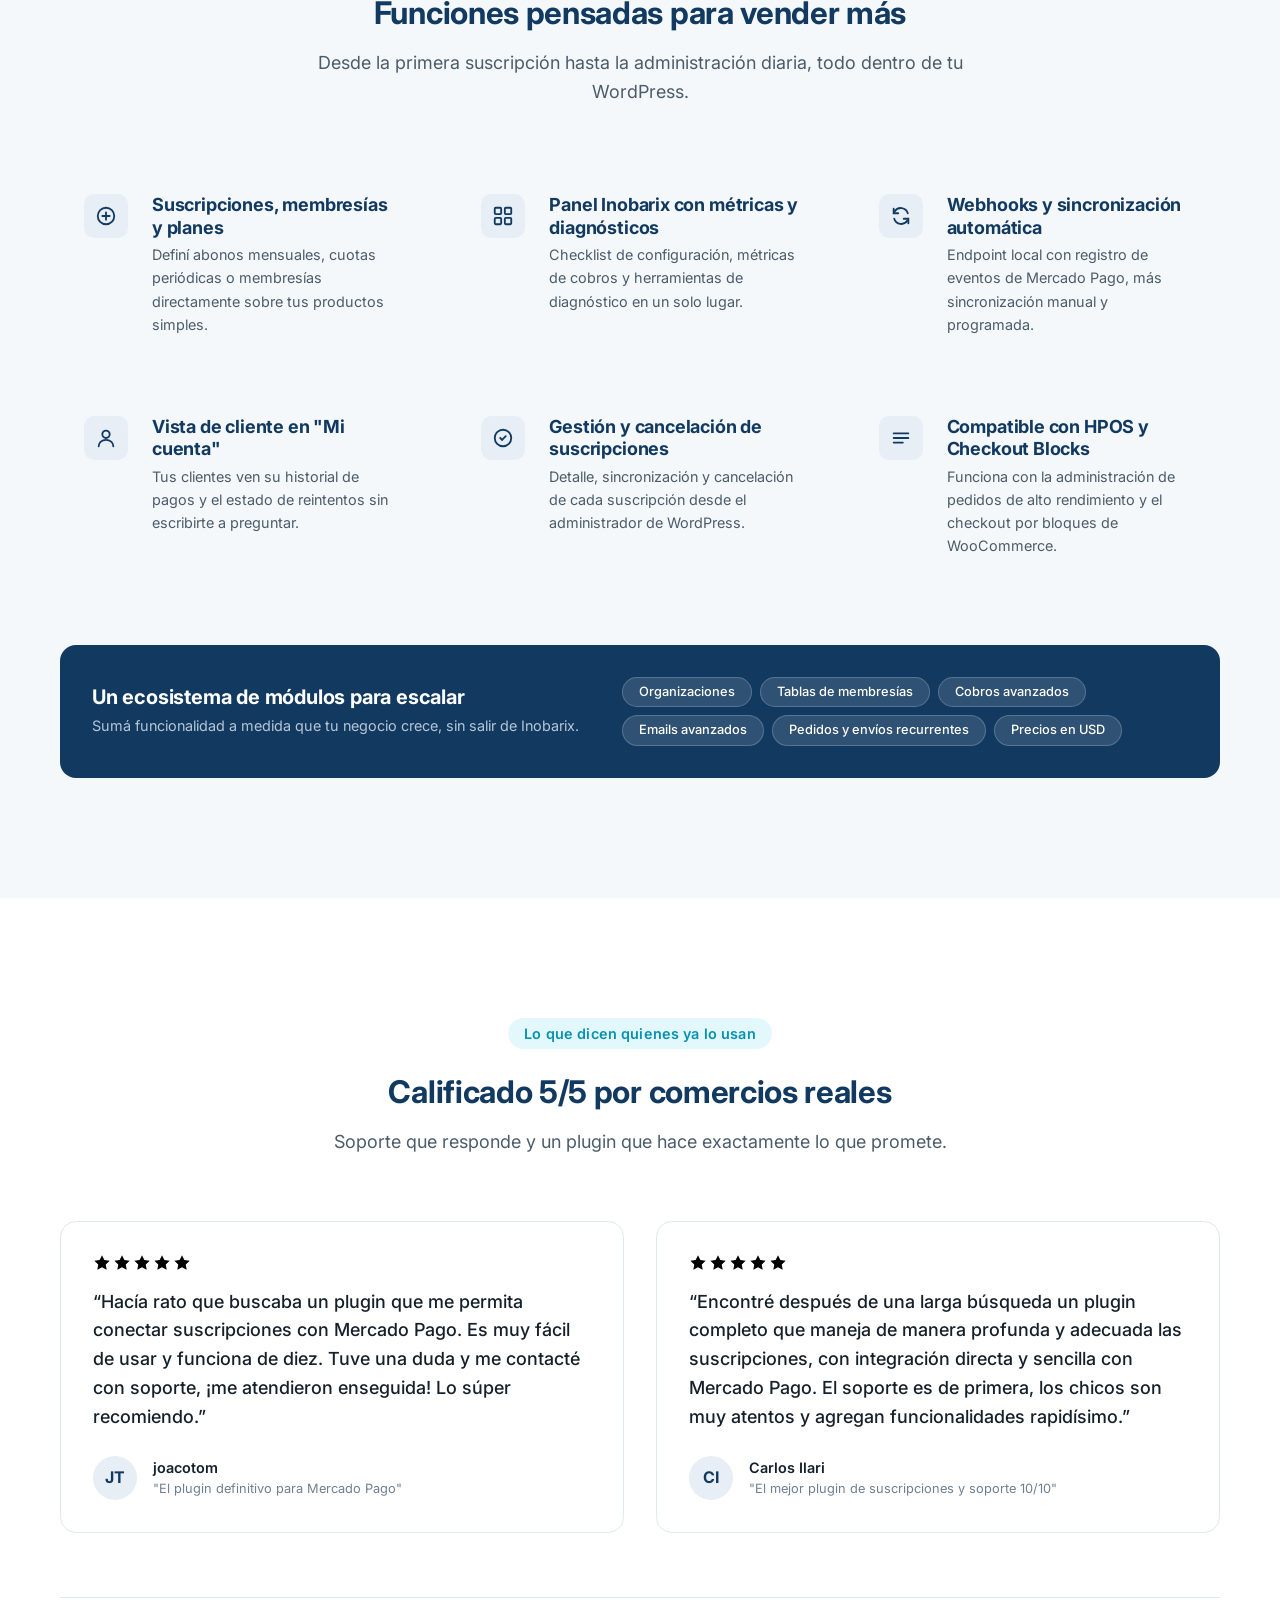
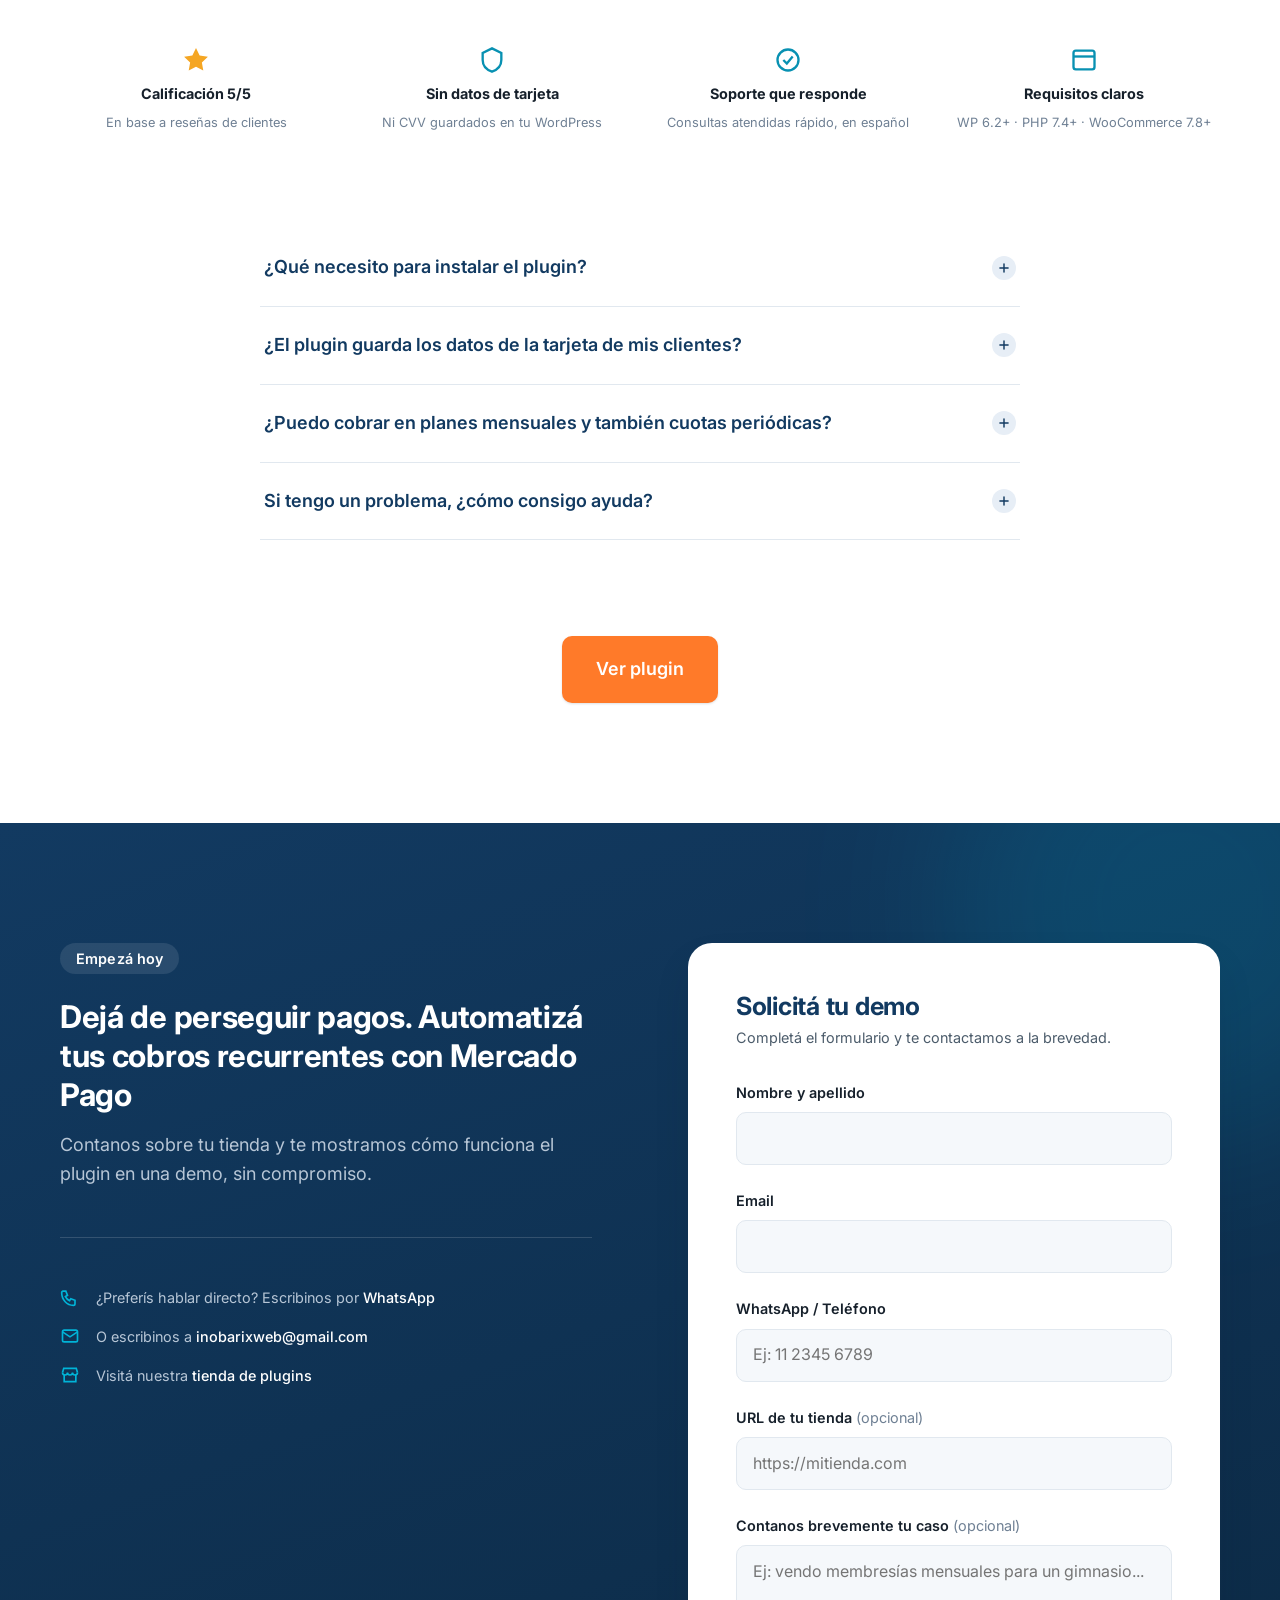
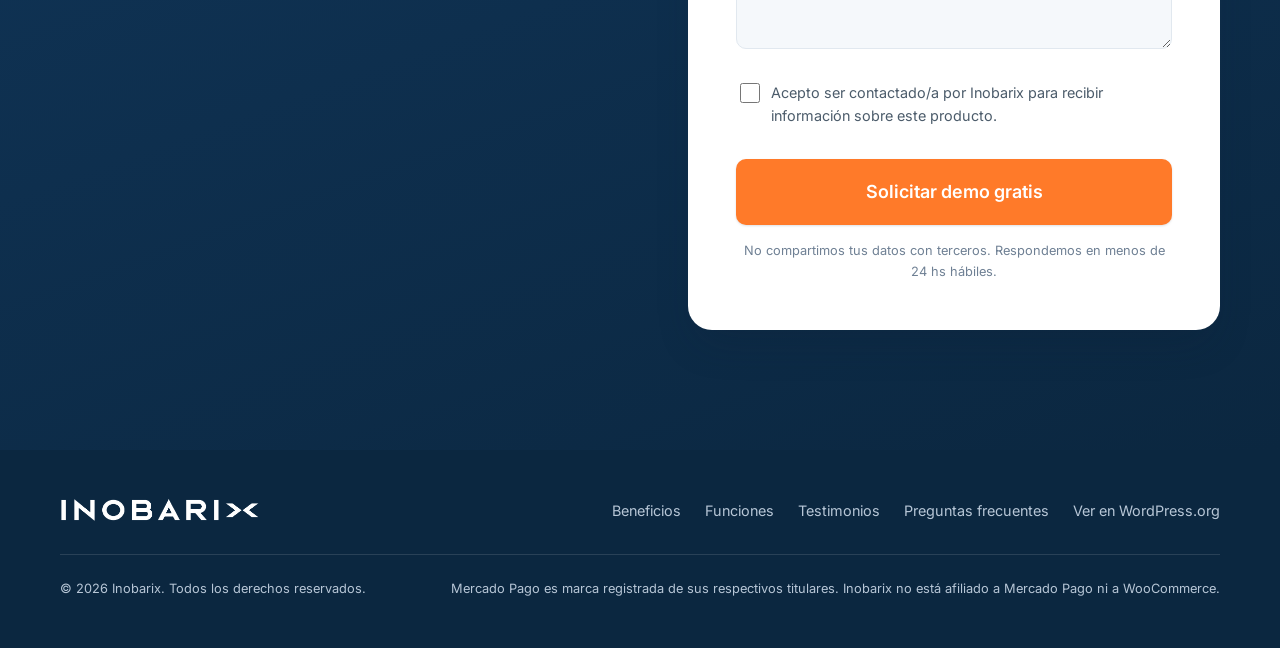
==== commit a7b66156: "Actualizar email de contacto y agregar link a la tienda de plugins Co-Authored-By: Claude Opus 5.5 <" ====
--- a/index.html
+++ b/index.html
@@ -436,8 +436,11 @@
               </div>
               <div class="contact-line">
                 <svg viewBox="0 0 24 24" fill="none" stroke="currentColor" stroke-width="2"><rect x="3" y="5" width="18" height="14" rx="2"/><path d="M3 7l9 6 9-6"/></svg>
-                <!-- TODO: reemplazar por el email de contacto real -->
-                <span>O escribinos a <a href="mailto:hola@inobarix.com">hola@inobarix.com</a></span>
+                <span>O escribinos a <a href="mailto:inobarixweb@gmail.com">inobarixweb@gmail.com</a></span>
+              </div>
+              <div class="contact-line">
+                <svg viewBox="0 0 24 24" fill="none" stroke="currentColor" stroke-width="2"><path d="M3 9l1.5-5h15L21 9"/><path d="M3 9a3 3 0 006 0 3 3 0 006 0 3 3 0 006 0"/><path d="M5 12v8h14v-8"/></svg>
+                <span>Visitá nuestra <a href="https://inobarix.com.ar/tienda-de-plugins/" target="_blank" rel="noopener">tienda de plugins</a></span>
               </div>
             </div>
           </div>
